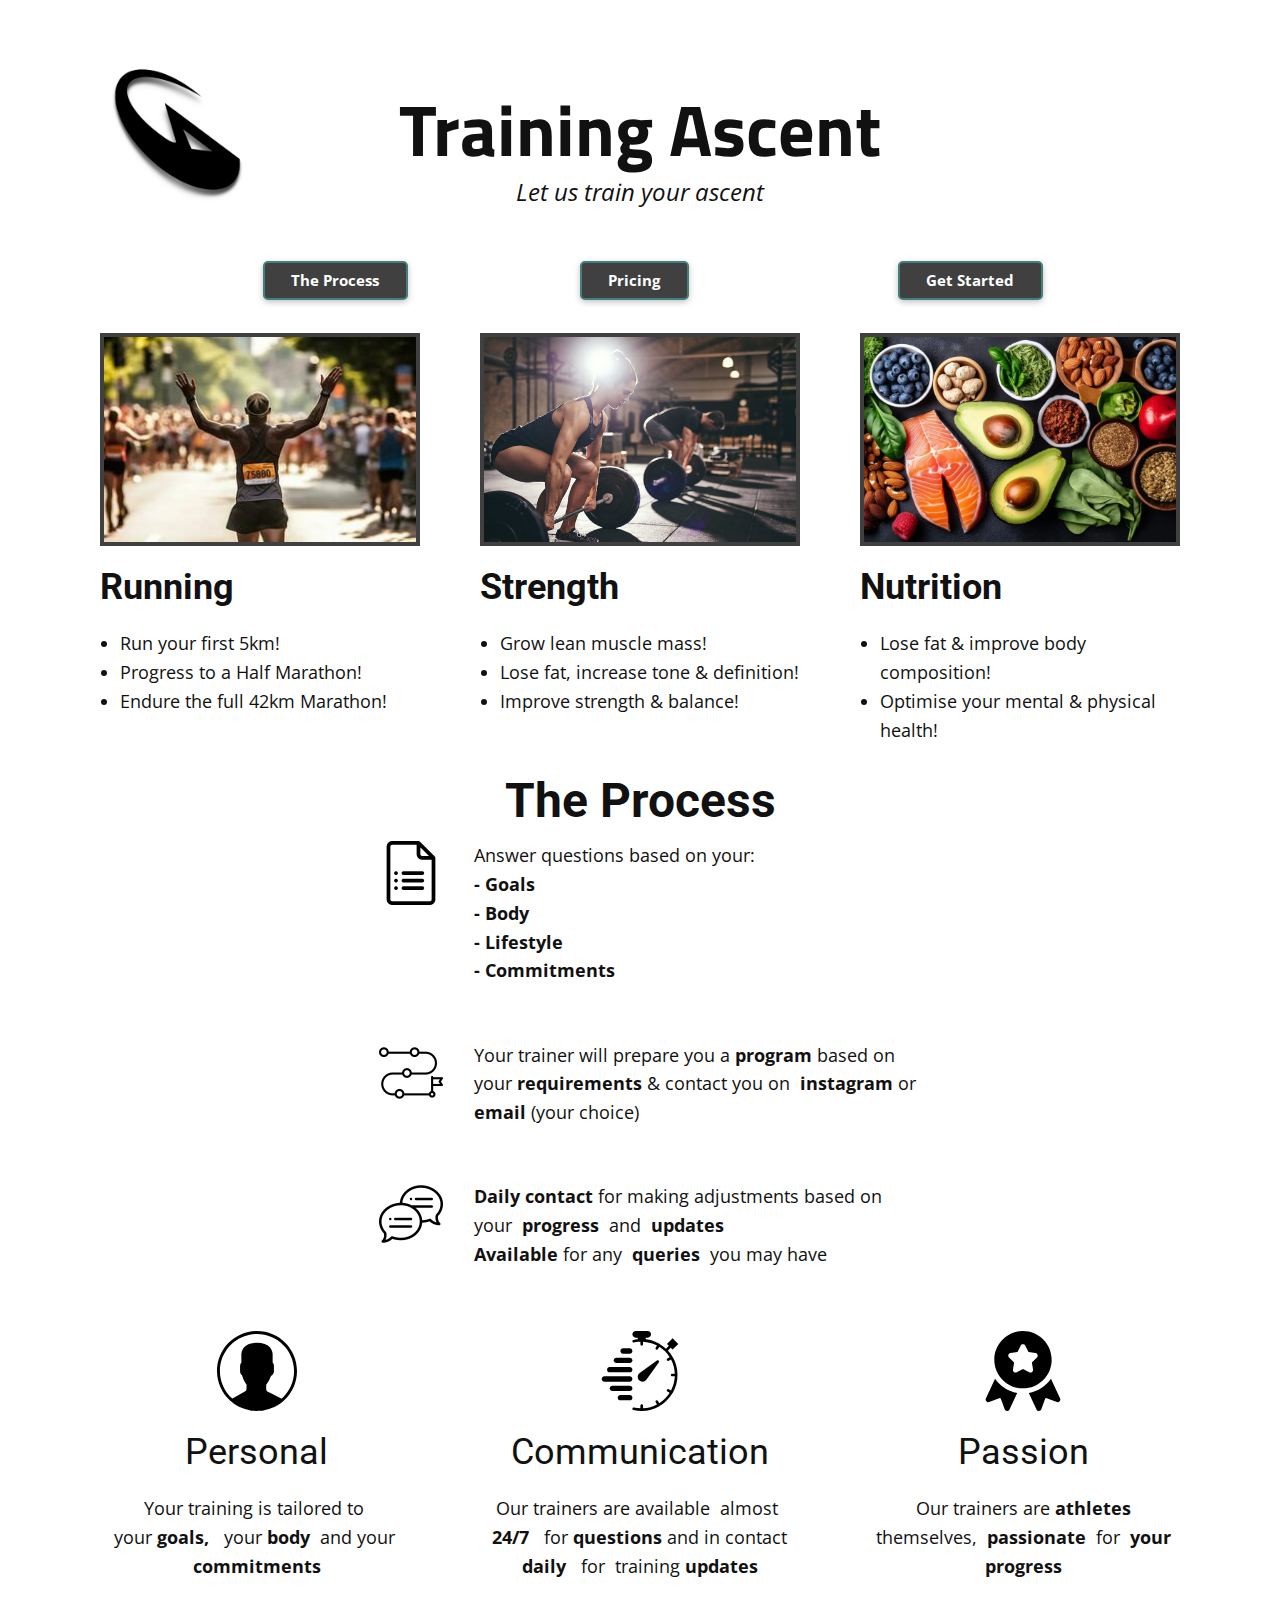
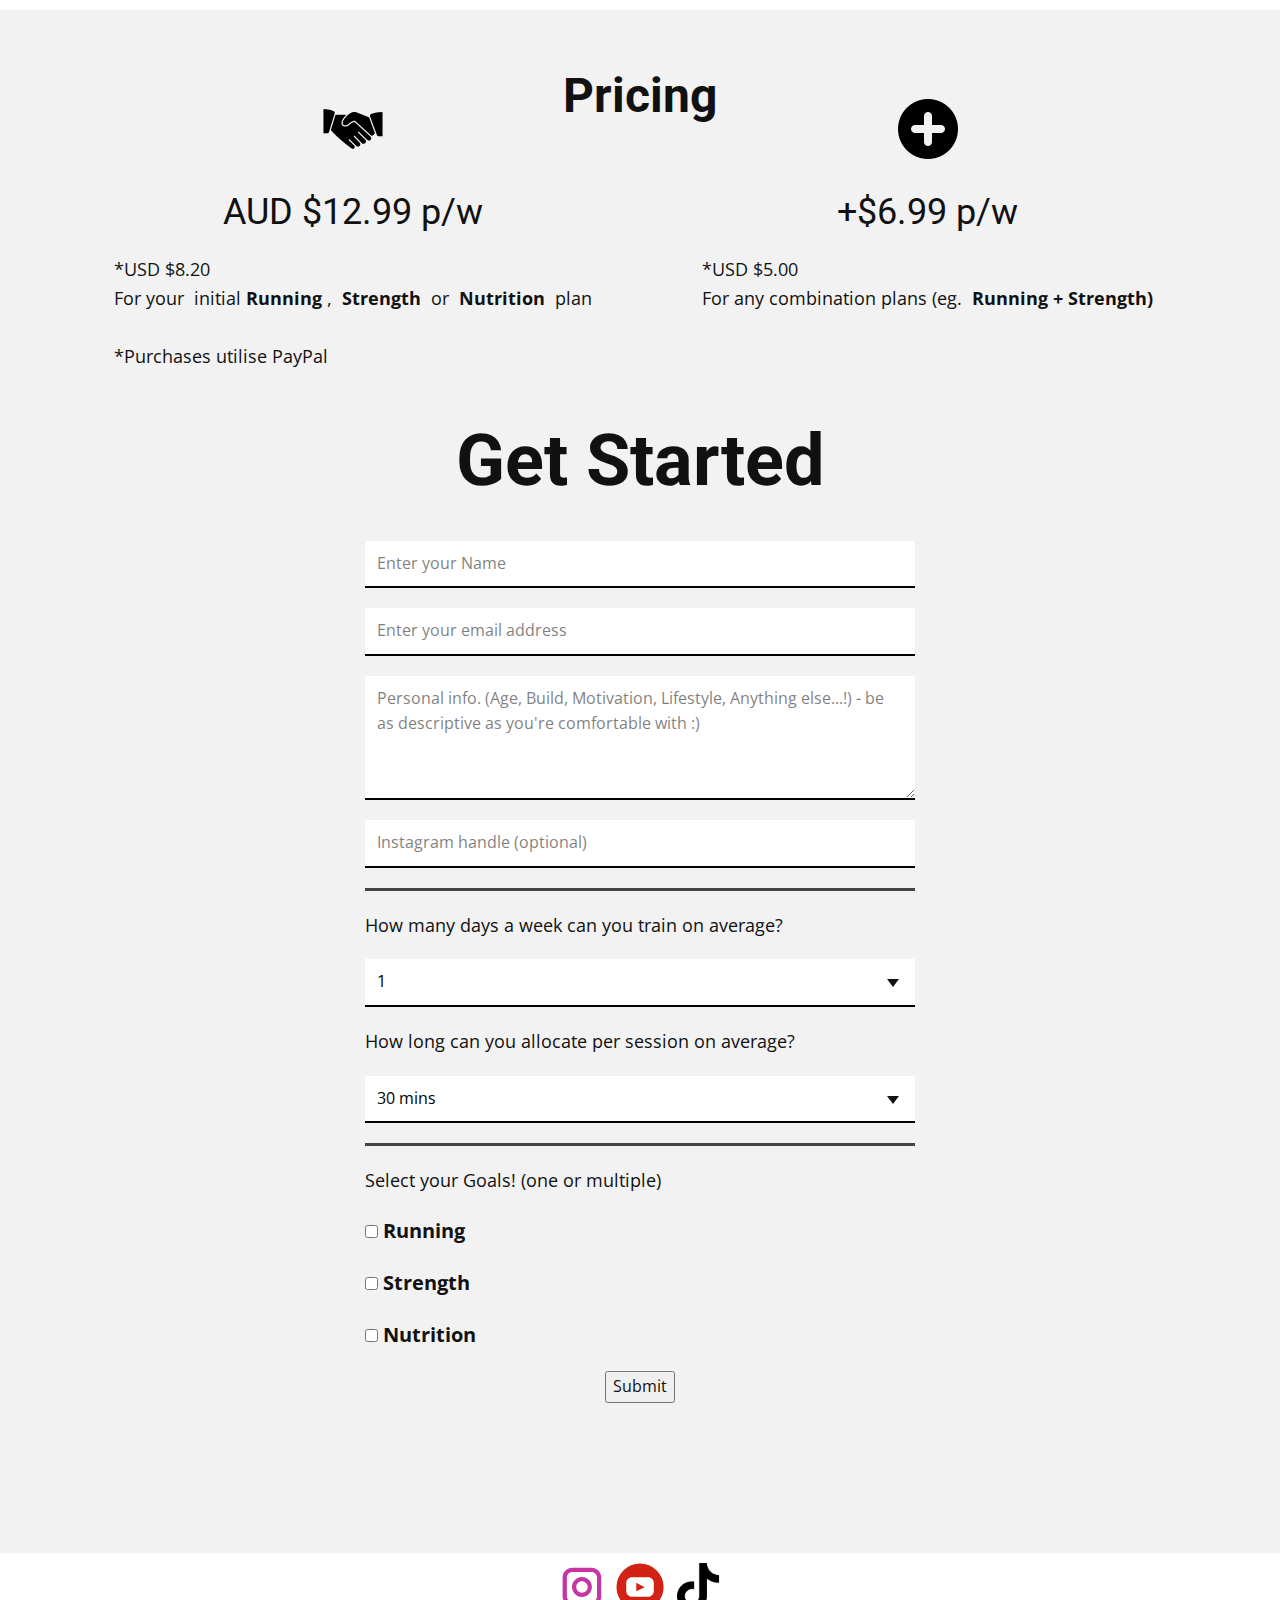
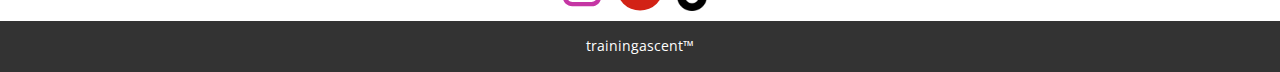
==== index.html @ 35bb2ff3 "Update index.html" ====
<!DOCTYPE html>
<html style="font-size: 16px;" lang="en"><head>
    <meta name="viewport" content="width=device-width, initial-scale=1.0">
    <meta charset="utf-8">
    <meta name="keywords" content="Training Ascent, The Process, Pricing, Contact Us">
    <meta name="description" content="">
    <title>Ascend</title>
<link rel="stylesheet" href="nicepage.css" media="screen">
<link rel="stylesheet" href="index.css" media="screen">
    <script class="u-script" type="text/javascript" src="jquery.js" defer=""></script>
<script class="u-script" type="text/javascript" src="nicepage.js" defer=""></script>
	<script data-cfasync="false" type="text/javascript" src="form-submission-handler.js"></script>
    <meta name="referrer" content="origin">
    <link id="u-theme-google-font" rel="stylesheet" href="https://fonts.googleapis.com/css?family=Roboto:100,100i,300,300i,400,400i,500,500i,700,700i,900,900i|Open+Sans:300,300i,400,400i,500,500i,600,600i,700,700i,800,800i">
    <link id="u-page-google-font" rel="stylesheet" href="https://fonts.googleapis.com/css?family=Titillium+Web:200,200i,300,300i,400,400i,600,600i,700,700i,900">
    
    <script type="application/ld+json">{
		"@context": "http://schema.org",
		"@type": "Organization",
		"name": "TrainingAscent",
		"logo": "images/TAlogo.002.png"
}</script>
    <meta name="theme-color" content="#478ac9">
    <meta property="og:title" content="Ascend">
    <meta property="og:description" content="">
    <meta property="og:type" content="website">
  <meta data-intl-tel-input-cdn-path="intlTelInput/"></head>
  <body data-path-to-root="./" data-include-products="false" class="u-body u-xl-mode" data-lang="en"><header class="u-clearfix u-header u-header" id="sec-0141"><div class="u-clearfix u-sheet u-sheet-1">
        <a href="https://trainingascent.com" class="u-image u-logo u-image-1" data-image-width="1024" data-image-height="1024">
          <img src="images/TAlogo.002.png" class="u-logo-image u-logo-image-1">
        </a>
        <h1 class="u-custom-font u-font-titillium-web u-text u-text-default u-text-1">Training Ascent</h1>
        <p class="u-large-text u-text u-text-default u-text-variant u-text-2">Let us train your ascent</p>
      </div></header>
    <section class="u-align-center u-clearfix u-section-1" id="sec-347a">
      <div class="u-clearfix u-sheet u-valign-middle-lg u-valign-middle-md u-valign-middle-xl u-valign-middle-xs u-sheet-1">
        <div class="u-expanded-width-xs u-list u-list-1">
          <div class="u-repeater u-repeater-1">
            <div class="u-container-style u-list-item u-repeater-item">
              <div class="u-container-layout u-similar-container u-container-layout-1">
                <a href="index.html#sec-1f0b" class="u-align-center-xs u-border-2 u-border-palette-4-dark-2 u-btn u-button-style u-custom-item u-grey-75 u-radius-5 u-btn-1">The Process</a>
              </div>
            </div>
            <div class="u-container-style u-list-item u-repeater-item">
              <div class="u-container-layout u-similar-container u-container-layout-2">
                <a href="index.html#sec-94dc" class="u-align-center-xs u-border-2 u-border-palette-4-dark-2 u-btn u-button-style u-custom-item u-grey-75 u-radius-5 u-btn-2">Pricing</a>
              </div>
            </div>
            <div class="u-container-style u-list-item u-repeater-item">
              <div class="u-container-layout u-similar-container u-container-layout-3">
                <a href="index.html#sec-b542" class="u-align-center-xs u-border-2 u-border-palette-4-dark-2 u-btn u-button-style u-custom-item u-grey-75 u-radius-5 u-btn-3">Get Started</a>
              </div>
            </div>
          </div>
        </div>
      </div>
    </section>
    <section class="u-clearfix u-section-2" id="sec-e398">
      <div class="u-clearfix u-sheet u-valign-middle-lg u-valign-middle-xl u-valign-middle-xs u-sheet-1">
        <div class="u-expanded-width u-list u-list-1">
          <div class="u-repeater u-repeater-1">
            <div class="u-container-style u-list-item u-repeater-item">
              <div class="u-container-layout u-similar-container u-container-layout-1">
                <img class="u-border-4 u-border-grey-75 u-expanded-width u-image u-image-1" src="images/marathon-runner-crossing-the-finish-line-photo.jpg" data-image-width="357" data-image-height="200">
                <h3 class="u-text u-text-default u-text-1">Runnin<span style="font-weight: 700;"></span>g
                </h3>
                <ul class="u-text u-text-2">
                  <li>Run your first 5km!</li>
                  <li>Progress to a Half Marathon!&nbsp;</li>
                  <li>Endure the full 42km Marathon!</li>
                </ul>
              </div>
            </div>
            <div class="u-container-style u-list-item u-repeater-item">
              <div class="u-container-layout u-similar-container u-container-layout-2">
                <img class="u-border-4 u-border-grey-75 u-expanded-width u-image u-image-2" src="images/360_F_168424342_y9E6I0rHjdg08PYzUmFcyK9mFNt9E8w2.jpg" data-image-width="540" data-image-height="360">
                <h3 class="u-text u-text-default u-text-3">Strength</h3>
                <ul class="u-text u-text-4">
                  <li>Grow lean muscle mass!</li>
                  <li>Lose fat, increase tone &amp; definition!</li>
                  <li>Improve strength &amp; balance!</li>
                </ul>
              </div>
            </div>
            <div class="u-container-style u-list-item u-repeater-item">
              <div class="u-container-layout u-similar-container u-container-layout-3">
                <img class="u-border-4 u-border-grey-75 u-expanded-width u-image u-image-3" src="images/healthy-foods.webp" data-image-width="1200" data-image-height="576">
                <h3 class="u-text u-text-default u-text-5">Nutrition</h3>
                <ul class="u-text u-text-6">
                  <li>Lose fat &amp; improve body composition!</li>
                  <li>Optimise your mental &amp; physical health!</li>
                </ul>
              </div>
            </div>
          </div>
        </div>
      </div>
    </section>
    <section class="u-clearfix u-section-3" id="sec-1f0b">
      <div class="u-clearfix u-sheet u-sheet-1">
        <h2 class="u-align-center u-text u-text-1">The Process</h2>
        <div class="u-expanded-width-xs u-list u-list-1">
          <div class="u-repeater u-repeater-1">
            <div class="u-container-style u-list-item u-repeater-item">
              <div class="u-container-layout u-similar-container u-container-layout-1"><span class="u-file-icon u-icon u-icon-1"><img src="images/2991113.png" alt=""></span>
                <p class="u-text u-text-2">Answer questions based on your:<br>
                  <span style="font-weight: 700;"> - Goals</span>
                  <br>
                  <span style="font-weight: 700;"> - Body</span>
                  <br>
                  <span style="font-weight: 700;"> - Lifestyle</span>
                  <br>
                  <span style="font-weight: 700;"> - Commitments</span>
                  <br>
                </p>
              </div>
            </div>
            <div class="u-container-style u-list-item u-repeater-item">
              <div class="u-container-layout u-similar-container u-container-layout-2"><span class="u-file-icon u-icon u-icon-2"><img src="images/2116935.png" alt=""></span>
                <p class="u-text u-text-3">Your trainer will prepare you a <span style="font-weight: 700;">program</span> based on your <span style="font-weight: 700;">requirements</span> &amp; contact you on&nbsp;<span style="font-weight: 700;"> instagram<span style="font-weight: 400;"> or&nbsp;<span style="font-weight: 700;"> email<span style="font-weight: 400;"> (your choice)</span>
                      </span>
                    </span>
                  </span>
                </p>
              </div>
            </div>
            <div class="u-container-style u-list-item u-repeater-item">
              <div class="u-container-layout u-similar-container u-container-layout-3"><span class="u-file-icon u-icon u-icon-3"><img src="images/1078011.png" alt=""></span>
                <p class="u-text u-text-4">
                  <span style="font-weight: 700;">Daily contact <span style="font-weight: 400;">for making adjustments based on</span>
                    <span style="font-weight: 400;">your</span>&nbsp;<span style="font-weight: 700;"> progress&nbsp;<span style="font-weight: 400;"> and&nbsp;<span style="font-weight: 700;"> updates</span>
                      </span>
                    </span>
                    <span style="font-weight: 700;"></span>
                  </span>
                  <br>
                  <span style="font-weight: 700;">Available</span> for any&nbsp;<span style="font-weight: 700;"> queries&nbsp;<span style="font-weight: 400;"> you may have</span>
                  </span>
                </p>
              </div>
            </div>
          </div>
        </div>
      </div>
    </section>
    <section class="u-align-center u-clearfix u-section-4" id="sec-2bf3">
      <div class="u-align-left u-clearfix u-sheet u-valign-middle-lg u-valign-middle-xl u-sheet-1">
        <div class="u-expanded-width u-layout-grid u-list u-list-1">
          <div class="u-repeater u-repeater-1">
            <div class="u-align-center u-container-style u-list-item u-repeater-item u-shape-rectangle">
              <div class="u-container-layout u-similar-container u-valign-top-lg u-valign-top-md u-valign-top-sm u-valign-top-xl u-container-layout-1"><span class="u-icon u-text-black u-icon-1"><svg class="u-svg-link" preserveAspectRatio="xMidYMin slice" viewBox="0 0 55 55" style=""><use xmlns:xlink="http://www.w3.org/1999/xlink" xlink:href="#svg-7722"></use></svg><svg class="u-svg-content" viewBox="0 0 55 55" x="0px" y="0px" id="svg-7722" style="enable-background:new 0 0 55 55;"><path d="M55,27.5C55,12.337,42.663,0,27.5,0S0,12.337,0,27.5c0,8.009,3.444,15.228,8.926,20.258l-0.026,0.023l0.892,0.752
	c0.058,0.049,0.121,0.089,0.179,0.137c0.474,0.393,0.965,0.766,1.465,1.127c0.162,0.117,0.324,0.234,0.489,0.348
	c0.534,0.368,1.082,0.717,1.642,1.048c0.122,0.072,0.245,0.142,0.368,0.212c0.613,0.349,1.239,0.678,1.88,0.98
	c0.047,0.022,0.095,0.042,0.142,0.064c2.089,0.971,4.319,1.684,6.651,2.105c0.061,0.011,0.122,0.022,0.184,0.033
	c0.724,0.125,1.456,0.225,2.197,0.292c0.09,0.008,0.18,0.013,0.271,0.021C25.998,54.961,26.744,55,27.5,55
	c0.749,0,1.488-0.039,2.222-0.098c0.093-0.008,0.186-0.013,0.279-0.021c0.735-0.067,1.461-0.164,2.178-0.287
	c0.062-0.011,0.125-0.022,0.187-0.034c2.297-0.412,4.495-1.109,6.557-2.055c0.076-0.035,0.153-0.068,0.229-0.104
	c0.617-0.29,1.22-0.603,1.811-0.936c0.147-0.083,0.293-0.167,0.439-0.253c0.538-0.317,1.067-0.648,1.581-1
	c0.185-0.126,0.366-0.259,0.549-0.391c0.439-0.316,0.87-0.642,1.289-0.983c0.093-0.075,0.193-0.14,0.284-0.217l0.915-0.764
	l-0.027-0.023C51.523,42.802,55,35.55,55,27.5z M2,27.5C2,13.439,13.439,2,27.5,2S53,13.439,53,27.5
	c0,7.577-3.325,14.389-8.589,19.063c-0.294-0.203-0.59-0.385-0.893-0.537l-8.467-4.233c-0.76-0.38-1.232-1.144-1.232-1.993v-2.957
	c0.196-0.242,0.403-0.516,0.617-0.817c1.096-1.548,1.975-3.27,2.616-5.123c1.267-0.602,2.085-1.864,2.085-3.289v-3.545
	c0-0.867-0.318-1.708-0.887-2.369v-4.667c0.052-0.52,0.236-3.448-1.883-5.864C34.524,9.065,31.541,8,27.5,8
	s-7.024,1.065-8.867,3.168c-2.119,2.416-1.935,5.346-1.883,5.864v4.667c-0.568,0.661-0.887,1.502-0.887,2.369v3.545
	c0,1.101,0.494,2.128,1.34,2.821c0.81,3.173,2.477,5.575,3.093,6.389v2.894c0,0.816-0.445,1.566-1.162,1.958l-7.907,4.313
	c-0.252,0.137-0.502,0.297-0.752,0.476C5.276,41.792,2,35.022,2,27.5z"></path></svg>
            
            
          </span>
                <h3 class="u-text u-text-default u-text-1">Personal</h3>
                <p class="u-text u-text-2">Your training is tailored to&nbsp;<br>
                  <span style="font-weight: 700;">
                    <span style="font-weight: 400;">your</span> goals,
                  </span>&nbsp;<span style="font-weight: 700;">
                    <span style="font-weight: 400;">your</span> body&nbsp;<span style="font-weight: 400;"> and your&nbsp;<span style="font-weight: 700;">
                        <span style="font-weight: 400;">
                          <span style="font-weight: 700;"> commitments</span>
                        </span>
                      </span>
                    </span>
                  </span>
                  <br>
                  <br>
                </p>
              </div>
            </div>
            <div class="u-align-center u-container-style u-list-item u-repeater-item u-shape-rectangle">
              <div class="u-container-layout u-similar-container u-valign-top-lg u-valign-top-md u-valign-top-sm u-valign-top-xl u-container-layout-2"><span class="u-icon u-text-black u-icon-2"><svg class="u-svg-link" preserveAspectRatio="xMidYMin slice" viewBox="0 0 60 60" style=""><use xmlns:xlink="http://www.w3.org/1999/xlink" xlink:href="#svg-a5b5"></use></svg><svg class="u-svg-content" viewBox="0 0 60 60" x="0px" y="0px" id="svg-a5b5" style="enable-background:new 0 0 60 60;"><g><path d="M34.74,36.53l9.363-12.944c0.287-0.397,0.244-0.945-0.104-1.293c-0.348-0.346-0.896-0.39-1.293-0.104L29.76,31.555
		c-0.844,0.614-1.375,1.563-1.456,2.604s0.296,2.06,1.033,2.797C30.01,37.629,30.904,38,31.854,38
		C32.992,38,34.07,37.451,34.74,36.53z"></path><path d="M54.534,19.564c-0.01-0.021-0.01-0.043-0.021-0.064c-0.012-0.02-0.031-0.031-0.044-0.05
		c-1.011-1.734-2.207-3.347-3.565-4.809l2.147-2.147l1.414,1.414l4.242-4.242l-4.242-4.243l-4.243,4.243l1.415,1.414l-2.147,2.147
		c-1.462-1.358-3.074-2.555-4.809-3.566c-0.019-0.013-0.03-0.032-0.05-0.044c-0.021-0.012-0.043-0.011-0.064-0.022
		c-3.093-1.782-6.568-2.969-10.272-3.404V5h1.5c1.379,0,2.5-1.121,2.5-2.5S37.172,0,35.793,0h-9c-1.379,0-2.5,1.121-2.5,2.5
		s1.121,2.5,2.5,2.5h1.5v1.156c-1.08,0.115-2.158,0.291-3.224,0.535c-0.538,0.123-0.875,0.66-0.751,1.198
		c0.123,0.538,0.66,0.874,1.198,0.751c0.946-0.217,1.902-0.378,2.86-0.485l0.991-0.075c0.335-0.025,0.635-0.043,0.925-0.057h0V10
		c0,0.553,0.447,1,1,1s1-0.447,1-1V8.03c3.761,0.173,7.305,1.183,10.456,2.845l-0.986,1.708c-0.276,0.479-0.112,1.09,0.366,1.366
		c0.157,0.091,0.329,0.134,0.499,0.134c0.346,0,0.682-0.18,0.867-0.5l0.983-1.704c3.129,1.985,5.787,4.643,7.772,7.772l-1.703,0.983
		C50.07,20.91,49.906,21.521,50.183,22c0.186,0.321,0.521,0.5,0.867,0.5c0.17,0,0.342-0.043,0.499-0.134l1.707-0.986
		c1.685,3.196,2.698,6.798,2.849,10.619H54.13c-0.553,0-1,0.447-1,1s0.447,1,1,1h1.975c-0.151,3.821-1.164,7.423-2.849,10.619
		l-1.707-0.986c-0.478-0.277-1.09-0.114-1.366,0.366c-0.276,0.479-0.112,1.09,0.366,1.366l1.703,0.983
		c-1.985,3.129-4.643,5.787-7.772,7.772l-0.983-1.703c-0.277-0.48-0.89-0.644-1.366-0.366c-0.479,0.276-0.643,0.888-0.366,1.366
		l0.986,1.707c-3.151,1.662-6.695,2.672-10.456,2.845V56c0-0.553-0.447-1-1-1s-1,0.447-1,1v1.976
		c-1.597-0.055-3.199-0.255-4.776-0.617c-0.538-0.125-1.075,0.213-1.198,0.751c-0.124,0.538,0.213,1.075,0.751,1.198
		C27.068,59.768,29.107,60,31.13,60c0.049,0,0.096-0.003,0.145-0.004c0.007,0,0.012,0.004,0.018,0.004
		c0.008,0,0.015-0.005,0.023-0.005c4.807-0.033,9.317-1.331,13.219-3.573c0.031-0.014,0.064-0.021,0.094-0.039
		c0.02-0.012,0.031-0.031,0.05-0.044c4.039-2.354,7.414-5.725,9.773-9.761c0.019-0.027,0.043-0.048,0.06-0.078
		c0.012-0.021,0.011-0.043,0.021-0.064C56.817,42.476,58.13,37.89,58.13,33S56.817,23.524,54.534,19.564z"></path><path d="M22.293,13h-5c-1.104,0-2,0.896-2,2s0.896,2,2,2h5c1.104,0,2-0.896,2-2S23.397,13,22.293,13z"></path><path d="M22.293,20h-10c-1.104,0-2,0.896-2,2s0.896,2,2,2h10c1.104,0,2-0.896,2-2S23.397,20,22.293,20z"></path><path d="M22.293,27h-15c-1.104,0-2,0.896-2,2s0.896,2,2,2h15c1.104,0,2-0.896,2-2S23.397,27,22.293,27z"></path><path d="M22.293,34h-19c-1.104,0-2,0.896-2,2s0.896,2,2,2h19c1.104,0,2-0.896,2-2S23.397,34,22.293,34z"></path><path d="M22.293,41h-13c-1.104,0-2,0.896-2,2s0.896,2,2,2h13c1.104,0,2-0.896,2-2S23.397,41,22.293,41z"></path><path d="M22.293,48h-7c-1.104,0-2,0.896-2,2s0.896,2,2,2h7c1.104,0,2-0.896,2-2S23.397,48,22.293,48z"></path>
</g></svg>
            
            
          </span>
                <h3 class="u-text u-text-default u-text-3">Communication</h3>
                <p class="u-text u-text-4">Our trainers are available&nbsp;<span style="font-weight: 700;">
                    <span style="font-weight: 400;">
                      <span style="font-weight: 700;">
                        <span style="font-weight: 400;">
                          <span style="font-weight: 700;">
                            <span style="font-weight: 400;"> almost&nbsp;<span style="font-weight: 700;"> 24/7</span>
                            </span>
                          </span>
                        </span>
                        <span style="font-weight: 400;">&nbsp; for <span style="font-weight: 700;">questions</span> and in contact <span style="font-weight: 700;"> daily<span style="font-weight: 400;"> &nbsp;</span>
                          </span>for&nbsp;<span style="font-weight: 700;">
                            <span style="font-weight: 400;"> training&nbsp;</span>updates
                          </span>
                        </span>
                      </span>
                    </span>
                  </span>
                </p>
              </div>
            </div>
            <div class="u-align-center u-container-style u-list-item u-repeater-item u-shape-rectangle">
              <div class="u-container-layout u-similar-container u-valign-top-lg u-valign-top-md u-valign-top-sm u-valign-top-xl u-container-layout-3"><span class="u-icon u-text-black u-icon-3"><svg class="u-svg-link" preserveAspectRatio="xMidYMin slice" viewBox="0 0 512 512" style=""><use xmlns:xlink="http://www.w3.org/1999/xlink" xlink:href="#svg-a5cb"></use></svg><svg class="u-svg-content" viewBox="0 0 512 512" x="0px" y="0px" id="svg-a5cb" style="enable-background:new 0 0 512 512;"><g><g><path d="M493.563,431.87l-58.716-125.913c-32.421,47.207-83.042,80.822-141.639,91.015l49.152,105.401    c6.284,13.487,25.732,12.587,30.793-1.341l25.193-69.204l5.192-2.421l69.205,25.193    C486.63,459.696,499.839,445.304,493.563,431.87z"></path>
</g>
</g><g><g><path d="M256.001,0C154.815,0,72.485,82.325,72.485,183.516s82.331,183.516,183.516,183.516    c101.186,0,183.516-82.325,183.516-183.516S357.188,0,256.001,0z M345.295,170.032l-32.541,31.722l7.69,44.804    c2.351,13.679-12.062,23.956-24.211,17.585l-40.231-21.148l-40.231,21.147c-12.219,6.416-26.549-3.982-24.211-17.585l7.69-44.804    l-32.541-31.722c-9.89-9.642-4.401-26.473,9.245-28.456l44.977-6.533l20.116-40.753c6.087-12.376,23.819-12.387,29.913,0    l20.116,40.753l44.977,6.533C349.697,143.557,355.185,160.389,345.295,170.032z"></path>
</g>
</g><g><g><path d="M77.156,305.957L18.44,431.87c-6.305,13.497,7.023,27.81,20.821,22.727l69.204-25.193l5.192,2.421l25.193,69.205    c5.051,13.899,24.496,14.857,30.793,1.342l49.152-105.401C160.198,386.779,109.578,353.165,77.156,305.957z"></path>
</g>
</g></svg>
            
            
          </span>
                <h3 class="u-text u-text-default u-text-5">Passion</h3>
                <p class="u-text u-text-6">Our trainers are <span style="font-weight: 700;">
                    <span style="font-weight: 400;">
                      <span style="font-weight: 700;"> athletes<span style="font-weight: 400;"> themselves,&nbsp;<span style="font-weight: 700;"> passionate&nbsp;<span style="font-weight: 400;"> for&nbsp;<span style="font-weight: 700;"> your progress</span>
                            </span>
                          </span>
                        </span>
                      </span>
                    </span>
                  </span>
                </p>
              </div>
            </div>
          </div>
        </div>
      </div>
    </section>
    <section class="u-clearfix u-grey-5 u-section-5" id="sec-94dc">
      <div class="u-clearfix u-sheet u-sheet-1">
        <h2 class="u-align-center u-text u-text-1">Pricing</h2>
        <div class="u-expanded-width u-list u-list-1">
          <div class="u-repeater u-repeater-1">
            <div class="u-container-style u-list-item u-repeater-item u-list-item-1">
              <div class="u-container-layout u-similar-container u-valign-bottom-xs u-valign-top-lg u-valign-top-md u-valign-top-sm u-valign-top-xl u-container-layout-1"><span class="u-file-icon u-icon u-icon-1"><img src="images/3585639.png" alt=""></span>
                <h3 class="u-align-center u-text u-text-default u-text-2">AUD $12.99 p/w</h3>
                <p class="u-align-left u-text u-text-default u-text-3">*USD $8.20<br>For your&nbsp;<span style="font-weight: 700;">
                    <span style="font-weight: 400;"> initial&nbsp;</span>Running<span style="font-weight: 400;"> ,&nbsp;<span style="font-weight: 700;">
                        <span style="font-weight: 400;">
                          <span style="font-weight: 700;"> Strength&nbsp;<span style="font-weight: 400;"> or&nbsp;<span style="font-weight: 700;"> Nutrition&nbsp;<span style="font-weight: 400;"> plan</span>
                              </span>
                            </span>
                          </span>
                        </span>
                      </span>
                    </span>
                  </span>
                  <br>
                  <br>*Purchases utilise PayPal
                </p>
              </div>
            </div>
            <div class="u-container-style u-list-item u-repeater-item u-list-item-2">
              <div class="u-container-layout u-similar-container u-valign-bottom-xs u-valign-top-lg u-valign-top-md u-valign-top-sm u-valign-top-xl u-container-layout-2"><span class="u-file-icon u-icon u-icon-2"><img src="images/4168463.png" alt=""></span>
                <h3 class="u-align-center u-text u-text-default u-text-4">+$6.99 p/w</h3>
                <p class="u-align-left u-text u-text-default u-text-5">*USD $5.00<br>For any combination plans (eg.&nbsp;<span style="font-weight: 700;"> Running + Strength)</span>
                </p>
              </div>
            </div>
          </div>
        </div>
      </div>
    </section>
    <section class="u-align-center u-clearfix u-grey-5 u-section-6" id="sec-b542">
      <div class="u-clearfix u-sheet u-sheet-1">
        <h1 class="u-text u-text-1">Get Started</h1>
        <div class="u-form u-form-1">
          <form id="myForm" action="https://script.google.com/macros/s/AKfycbyay0AiYSD8g1Wrvj_0LfwBdHHfvlddcMmzmbBg9MeeQ_CjtD1mAKHXMVJ4JKQgetCrJg/exec" method="post" class="u-clearfix u-form-spacing-20 u-form-vertical u-inner-form gform" style="padding: 10px" source="email" name="form">
            <div class="u-form-group u-form-name u-label-none">
              <label for="name-3b9a" class="u-label">Name</label>
              <input type="text" placeholder="Enter your Name" id="name-3b9a" name="name" class="u-border-2 u-border-black u-border-no-left u-border-no-right u-border-no-top u-input u-input-rectangle u-input-1" required="">
            </div>
            <div class="u-form-email u-form-group u-label-none">
              <label for="email-3b9a" class="u-label">Email</label>
              <input type="email" placeholder="Enter your email address" id="email-3b9a" name="email" class="u-border-2 u-border-black u-border-no-left u-border-no-right u-border-no-top u-input u-input-rectangle u-input-2" required="">
            </div>
		<div class="u-form-group u-form-textarea u-label-none u-form-group-13">
              <label for="textarea-12" class="u-label">Textarea</label>
              <textarea rows="4" cols="50" id="textarea-12" name="details" class="u-border-2 u-border-black u-border-no-left u-border-no-right u-border-no-top u-input u-input-rectangle u-input-7" placeholder="Personal info. (Age, Build, Motivation, Lifestyle, Anything else...!) - be as descriptive as you're comfortable with :)" required=""></textarea>
            </div>
            <div class="u-form-group u-label-none u-form-group-3">
              <label for="text-5f99" class="u-label">Input</label>
              <input type="text" placeholder="Instagram handle (optional)" id="text-5f99" name="instagram" class="u-border-2 u-border-black u-border-no-left u-border-no-right u-border-no-top u-input u-input-rectangle u-input-3">
            </div>
            <div class="u-border-3 u-border-grey-dark-1 u-form-group u-form-line u-line u-line-horizontal u-line-1"></div>
            <p class="u-form-group u-form-text u-text u-text-2"> How many days a week can you train on average?</p>
            <div class="u-form-group u-form-select u-label-none u-form-group-6">
              <label for="select-98f8" class="u-label">Dropdown</label>
              <div class="u-form-select-wrapper">
                <select id="select-98f8" name="days" class="u-border-2 u-border-black u-border-no-left u-border-no-right u-border-no-top u-input u-input-rectangle u-input-4">
                  <option value="1" data-calc="1">1</option>
                  <option value="2" data-calc="2">2</option>
                  <option value="3" data-calc="3">3</option>
                  <option data-calc="4" value="4">4</option>
                  <option data-calc="5" value="5">5</option>
                  <option data-calc="6" value="6">6</option>
                  <option data-calc="7" value="7">7</option>
                </select>
                <svg class="u-caret u-caret-svg" version="1.1" id="Layer_1" xmlns="http://www.w3.org/2000/svg" xmlns:xlink="http://www.w3.org/1999/xlink" x="0px" y="0px" width="16px" height="16px" viewBox="0 0 16 16" style="fill:currentColor;" xml:space="preserve"><polygon class="st0" points="8,12 2,4 14,4 "></polygon></svg>
              </div>
            </div>
            <p class="u-form-group u-form-text u-text u-text-3"> How long can you allocate per session on average?</p>
            <div class="u-form-group u-form-select u-label-none u-form-group-8">
              <label for="select-1104" class="u-label">Dropdown</label>
              <div class="u-form-select-wrapper">
                <select id="select-1104" name="time" class="u-border-2 u-border-black u-border-no-left u-border-no-right u-border-no-top u-input u-input-rectangle u-input-5">
                  <option value="30" data-calc="30">30 mins</option>
                  <option value="60" data-calc="60">60 mins</option>
                  <option value="90" data-calc="90">90 mins</option>
                  <option data-calc="120" value="120">120 mins</option>
                  <option data-calc="&amp;gt;120" value="&amp;gt;120">longer than 120 mins</option>
                </select>
                <svg class="u-caret u-caret-svg" version="1.1" id="Layer_1" xmlns="http://www.w3.org/2000/svg" xmlns:xlink="http://www.w3.org/1999/xlink" x="0px" y="0px" width="16px" height="16px" viewBox="0 0 16 16" style="fill:currentColor;" xml:space="preserve"><polygon class="st0" points="8,12 2,4 14,4 "></polygon></svg>
              </div>
            </div>
            <div class="u-border-3 u-border-grey-dark-1 u-form-group u-form-line u-line u-line-horizontal u-line-2"></div>
            <p class="u-form-group u-form-text u-text u-text-4">Select your Goals! (one or multiple)</p>
            <div class="u-form-checkbox u-form-group u-label-none u-form-group-11">
              <input type="checkbox" id="checkbox-887c" name="checkbox" value="Show" class="u-field-input">
              <label for="checkbox-887c" class="u-field-label" style="font-size: 1.25rem; font-weight: 700;">Running</label>
            </div>
            <div class="u-form-group u-form-textarea u-label-none u-form-group-12" data-dependency="[{&quot;action&quot;:&quot;show&quot;,&quot;field&quot;:&quot;checkbox&quot;,&quot;condition&quot;:&quot;equal&quot;,&quot;value&quot;:&quot;Show&quot;}]">
              <label for="textarea-b4ce" class="u-label">Textarea</label>
              <textarea rows="4" cols="50" id="textarea-b4ce" name="rungoal" class="u-border-2 u-border-black u-border-no-left u-border-no-right u-border-no-top u-input u-input-rectangle u-input-6" placeholder="Goal (eg. 5km, Marathon)"></textarea>
            </div>
            <div class="u-form-group u-form-textarea u-label-none u-form-group-13" data-dependency="[{&quot;action&quot;:&quot;show&quot;,&quot;field&quot;:&quot;checkbox&quot;,&quot;condition&quot;:&quot;equal&quot;,&quot;value&quot;:&quot;Show&quot;}]">
              <label for="textarea-74fa" class="u-label">Textarea</label>
              <textarea rows="4" cols="50" id="textarea-74fa" name="injuries" class="u-border-2 u-border-black u-border-no-left u-border-no-right u-border-no-top u-input u-input-rectangle u-input-7" placeholder="Injuries (eg. peroneal tendonitis)"></textarea>
            </div>
            <div class="u-form-checkbox u-form-group u-label-none u-form-group-14">
              <input type="checkbox" id="checkbox-1e36" name="checkbox-1" value="Show" class="u-field-input">
              <label for="checkbox-1e36" class="u-field-label" style="font-size: 1.25rem; font-weight: 700;">Strength</label>
            </div>
            <div class="u-form-group u-form-textarea u-label-none u-form-group-15" data-dependency="[{&quot;action&quot;:&quot;show&quot;,&quot;field&quot;:&quot;checkbox-1&quot;,&quot;condition&quot;:&quot;equal&quot;,&quot;value&quot;:&quot;Show&quot;}]">
              <label for="textarea-52c7" class="u-label">Textarea</label>
              <textarea rows="4" cols="50" id="textarea-52c7" name="strengthgoal" class="u-border-2 u-border-black u-border-no-left u-border-no-right u-border-no-top u-input u-input-rectangle u-input-8" placeholder="Goal (eg. Lean muscle, Strength gain)"></textarea>
            </div>
            <div class="u-form-group u-form-textarea u-label-none u-form-group-16" data-dependency="[{&quot;action&quot;:&quot;show&quot;,&quot;field&quot;:&quot;checkbox-1&quot;,&quot;condition&quot;:&quot;equal&quot;,&quot;value&quot;:&quot;Show&quot;}]">
              <label for="textarea-0a65" class="u-label">Textarea</label>
              <textarea rows="4" cols="50" id="textarea-0a65" name="equipment" class="u-border-2 u-border-black u-border-no-left u-border-no-right u-border-no-top u-input u-input-rectangle u-input-9" placeholder="Available equipment (eg. bodyweight, dumbells, equipped gym)"></textarea>
            </div>
            <div class="u-form-checkbox u-form-group u-label-none u-form-group-17">
              <input type="checkbox" id="checkbox-be3e" name="checkbox-2" value="Show" class="u-field-input">
              <label for="checkbox-be3e" class="u-field-label" style="font-size: 1.25rem; font-weight: 700;">Nutrition</label>
            </div>
            <div class="u-form-group u-form-textarea u-label-none u-form-group-18" data-dependency="[{&quot;action&quot;:&quot;show&quot;,&quot;field&quot;:&quot;checkbox-2&quot;,&quot;condition&quot;:&quot;equal&quot;,&quot;value&quot;:&quot;Show&quot;}]">
              <label for="textarea-6169" class="u-label">Textarea</label>
              <textarea rows="4" cols="50" id="textarea-6169" name="dietgoal" class="u-border-2 u-border-black u-border-no-left u-border-no-right u-border-no-top u-input u-input-rectangle u-input-10" placeholder="Goal (eg. Fat loss, Health optimisation)"></textarea>
            </div>
            <div class="u-form-group u-form-textarea u-label-none u-form-group-19" data-dependency="[{&quot;action&quot;:&quot;show&quot;,&quot;field&quot;:&quot;checkbox-2&quot;,&quot;condition&quot;:&quot;equal&quot;,&quot;value&quot;:&quot;Show&quot;}]">
              <label for="textarea-e256" class="u-label">Textarea</label>
              <textarea rows="4" cols="50" id="textarea-e256" name="preferences" class="u-border-2 u-border-black u-border-no-left u-border-no-right u-border-no-top u-input u-input-rectangle u-input-11" placeholder="Preferences (eg. Allergies, vegetarian, dislike asparagus, like tomatoes)"></textarea>
            </div>
            <div class="u-align-center u-form-group u-form-submit u-label-none">
              
              <input type="submit" name="Submit" value="Submit">
            </div>
            <input type="hidden" value="" name="recaptchaResponse">
            <input type="hidden" name="formServices" value="52595b5d-09b2-5bdc-e756-b30eae1f13c3">
          </form>
        </div>
      </div>
    </section>
    <section class="u-align-center u-clearfix u-section-7" id="sec-b847">
      <div class="u-align-left u-clearfix u-sheet u-valign-middle u-sheet-1">
        <div class="u-social-icons u-spacing-10 u-social-icons-1">
          <a class="u-social-url" title="Instagram" target="_blank" href="https://instagram.com/trainingascent"><span class="u-icon u-social-icon u-social-instagram u-icon-1"><svg class="u-svg-link" preserveAspectRatio="xMidYMin slice" viewBox="0 0 112 112" style=""><use xmlns:xlink="http://www.w3.org/1999/xlink" xlink:href="#svg-a6ce"></use></svg><svg class="u-svg-content" viewBox="0 0 112 112" x="0" y="0" id="svg-a6ce"><path fill="currentColor" d="M55.9,32.9c-12.8,0-23.2,10.4-23.2,23.2s10.4,23.2,23.2,23.2s23.2-10.4,23.2-23.2S68.7,32.9,55.9,32.9z
	 M55.9,69.4c-7.4,0-13.3-6-13.3-13.3c-0.1-7.4,6-13.3,13.3-13.3s13.3,6,13.3,13.3C69.3,63.5,63.3,69.4,55.9,69.4z"></path><path fill="#FFFFFF" d="M79.7,26.8c-3,0-5.4,2.5-5.4,5.4s2.5,5.4,5.4,5.4c3,0,5.4-2.5,5.4-5.4S82.7,26.8,79.7,26.8z"></path><path fill="currentColor" d="M78.2,11H33.5C21,11,10.8,21.3,10.8,33.7v44.7c0,12.6,10.2,22.8,22.7,22.8h44.7c12.6,0,22.7-10.2,22.7-22.7
	V33.7C100.8,21.1,90.6,11,78.2,11z M91,78.4c0,7.1-5.8,12.8-12.8,12.8H33.5c-7.1,0-12.8-5.8-12.8-12.8V33.7
	c0-7.1,5.8-12.8,12.8-12.8h44.7c7.1,0,12.8,5.8,12.8,12.8V78.4z"></path></svg></span>
          </a>
          <a class="u-social-url" target="_blank" data-type="YouTube" title="YouTube" href="https://www.youtube.com/channel/UCFGGqYf3kAj_5nuZUCtva1A"><span class="u-icon u-social-icon u-social-youtube u-icon-2"><svg class="u-svg-link" preserveAspectRatio="xMidYMin slice" viewBox="0 0 112 112" style=""><use xmlns:xlink="http://www.w3.org/1999/xlink" xlink:href="#svg-f628"></use></svg><svg class="u-svg-content" viewBox="0 0 112 112" x="0" y="0" id="svg-f628"><circle fill="currentColor" cx="56.1" cy="56.1" r="55"></circle><path fill="#FFFFFF" d="M74.9,33.3H37.3c-7.4,0-13.4,6-13.4,13.4v18.8c0,7.4,6,13.4,13.4,13.4h37.6c7.4,0,13.4-6,13.4-13.4V46.7 C88.3,39.3,82.3,33.3,74.9,33.3L74.9,33.3z M65.9,57l-17.6,8.4c-0.5,0.2-1-0.1-1-0.6V47.5c0-0.5,0.6-0.9,1-0.6l17.6,8.9 C66.4,56,66.4,56.8,65.9,57L65.9,57z"></path></svg></span>
          </a>
          <a class="u-social-url" target="_blank" data-type="Custom" title="TikTok" href="https://www.tiktok.com/@trainingascent"><span class="u-file-icon u-icon u-social-custom u-social-icon u-icon-3"><img src="images/3046127.png" alt=""></span>
          </a>
        </div>
      </div>
    </section>
    
    
    
    <footer class="u-align-center u-clearfix u-footer u-grey-80 u-footer" id="sec-fd3e"><div class="u-clearfix u-sheet u-valign-middle u-sheet-1">
        <p class="u-small-text u-text u-text-variant u-text-1">trainingascent™</p>
      </div></footer>
  
</body></html>
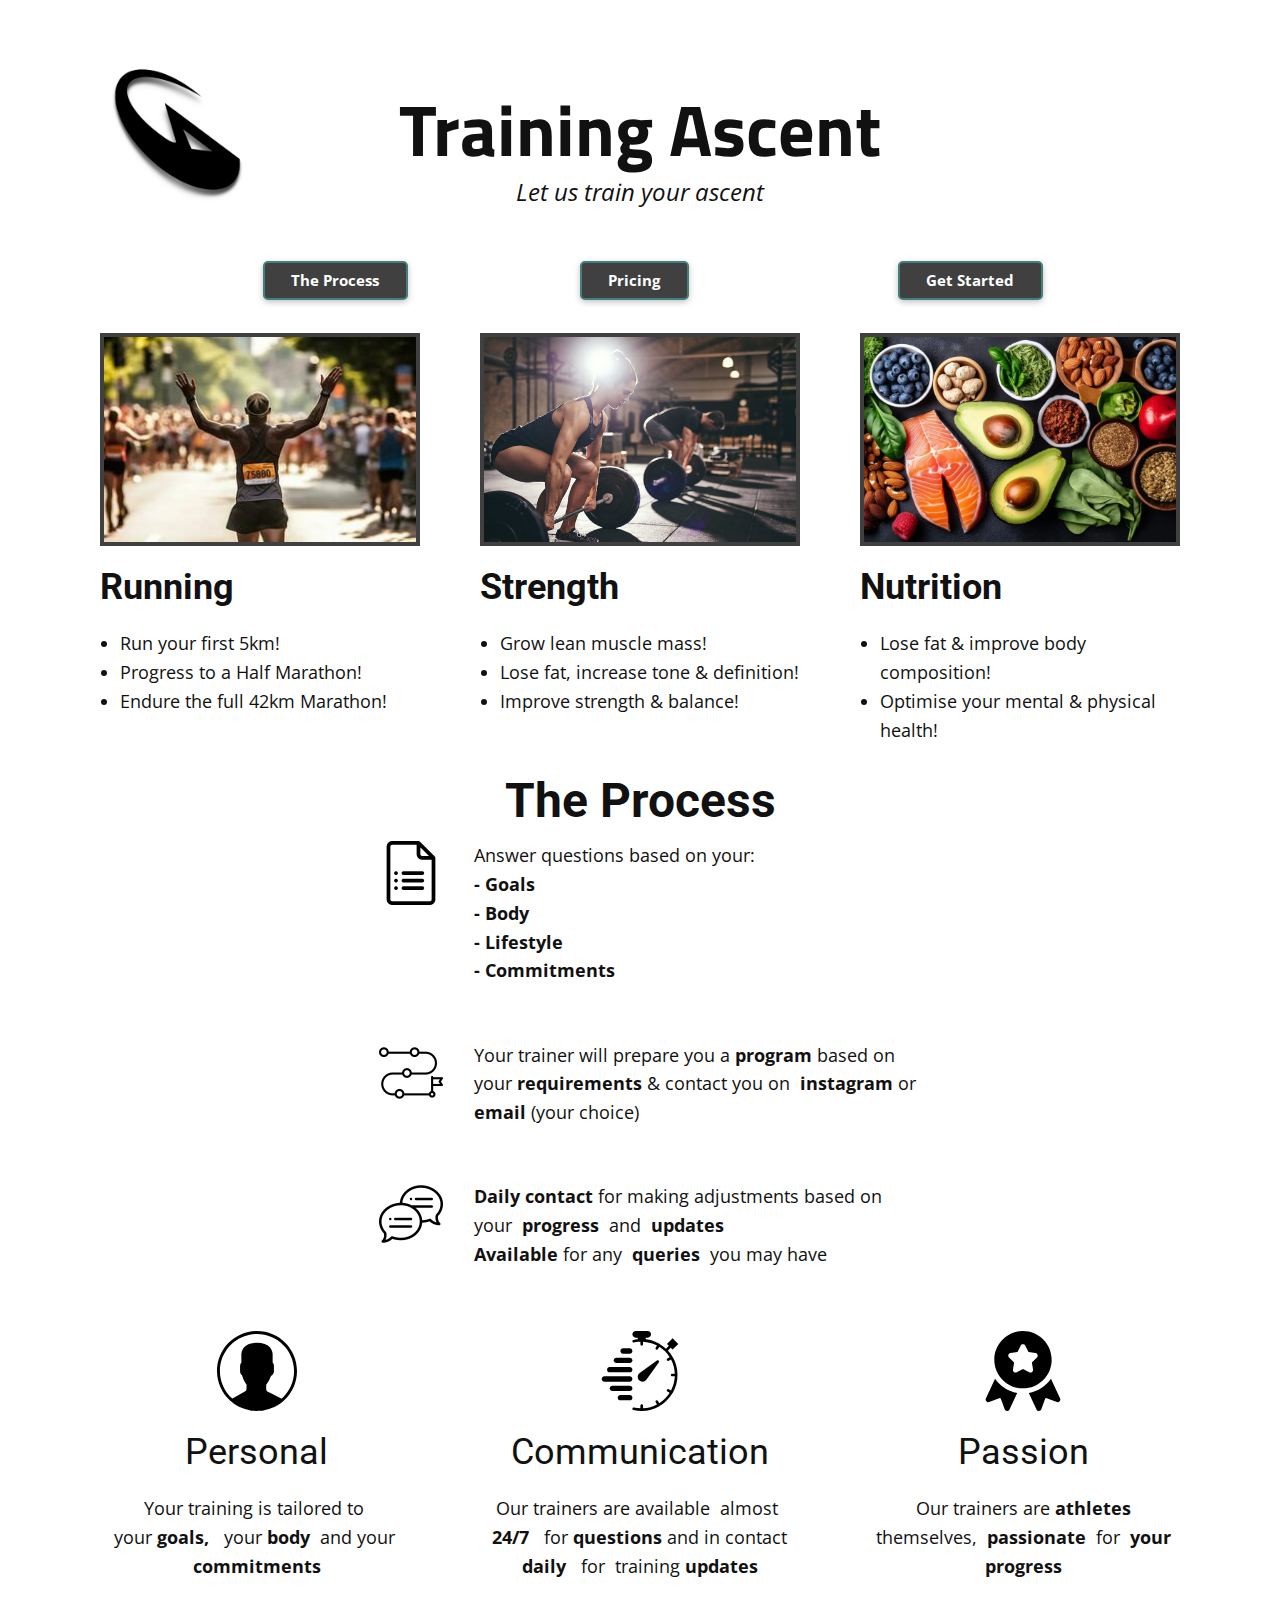
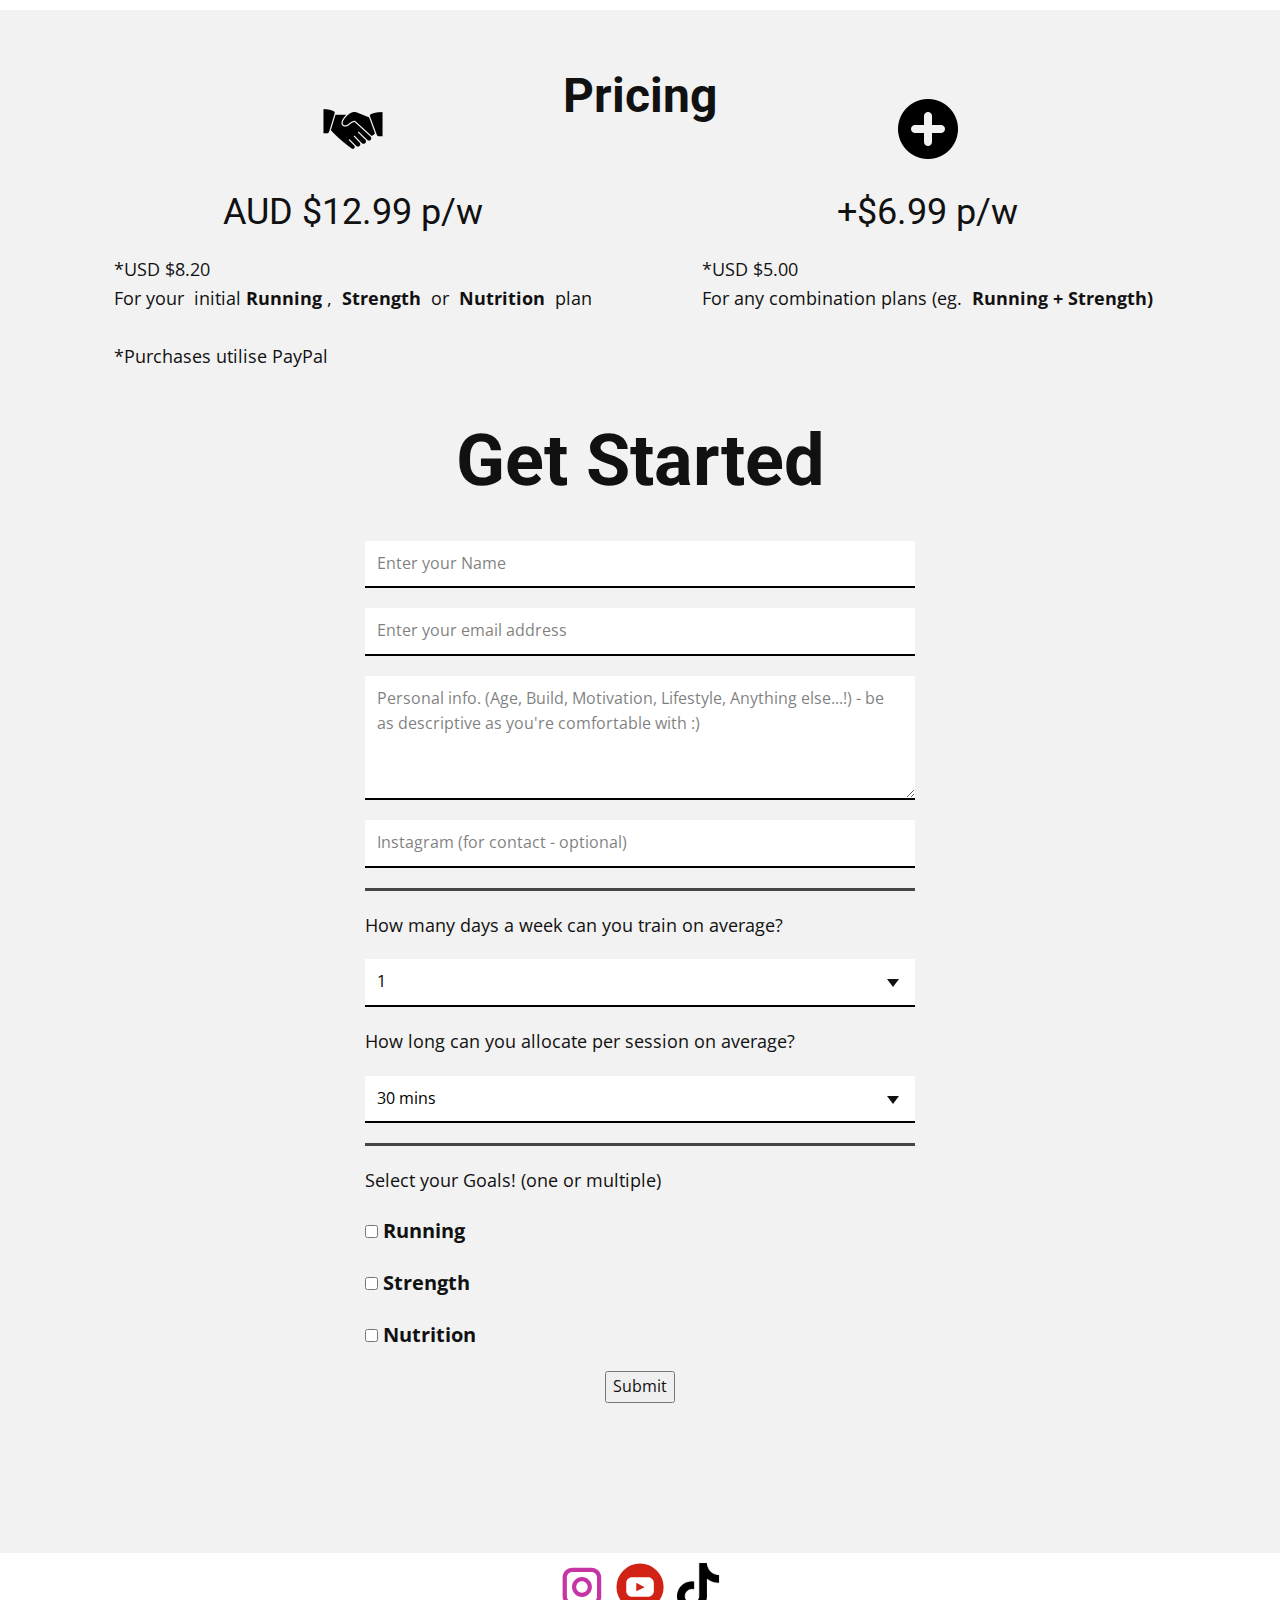
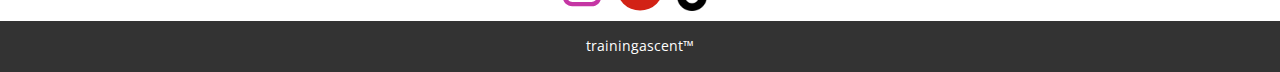
==== commit bd422321: "Update index.html" ====
--- a/index.html
+++ b/index.html
@@ -312,7 +312,7 @@
             </div>
             <div class="u-form-group u-label-none u-form-group-3">
               <label for="text-5f99" class="u-label">Input</label>
-              <input type="text" placeholder="Instagram handle (optional)" id="text-5f99" name="instagram" class="u-border-2 u-border-black u-border-no-left u-border-no-right u-border-no-top u-input u-input-rectangle u-input-3">
+              <input type="text" placeholder="Instagram (for contact - optional)" id="text-5f99" name="instagram" class="u-border-2 u-border-black u-border-no-left u-border-no-right u-border-no-top u-input u-input-rectangle u-input-3">
             </div>
             <div class="u-border-3 u-border-grey-dark-1 u-form-group u-form-line u-line u-line-horizontal u-line-1"></div>
             <p class="u-form-group u-form-text u-text u-text-2"> How many days a week can you train on average?</p>
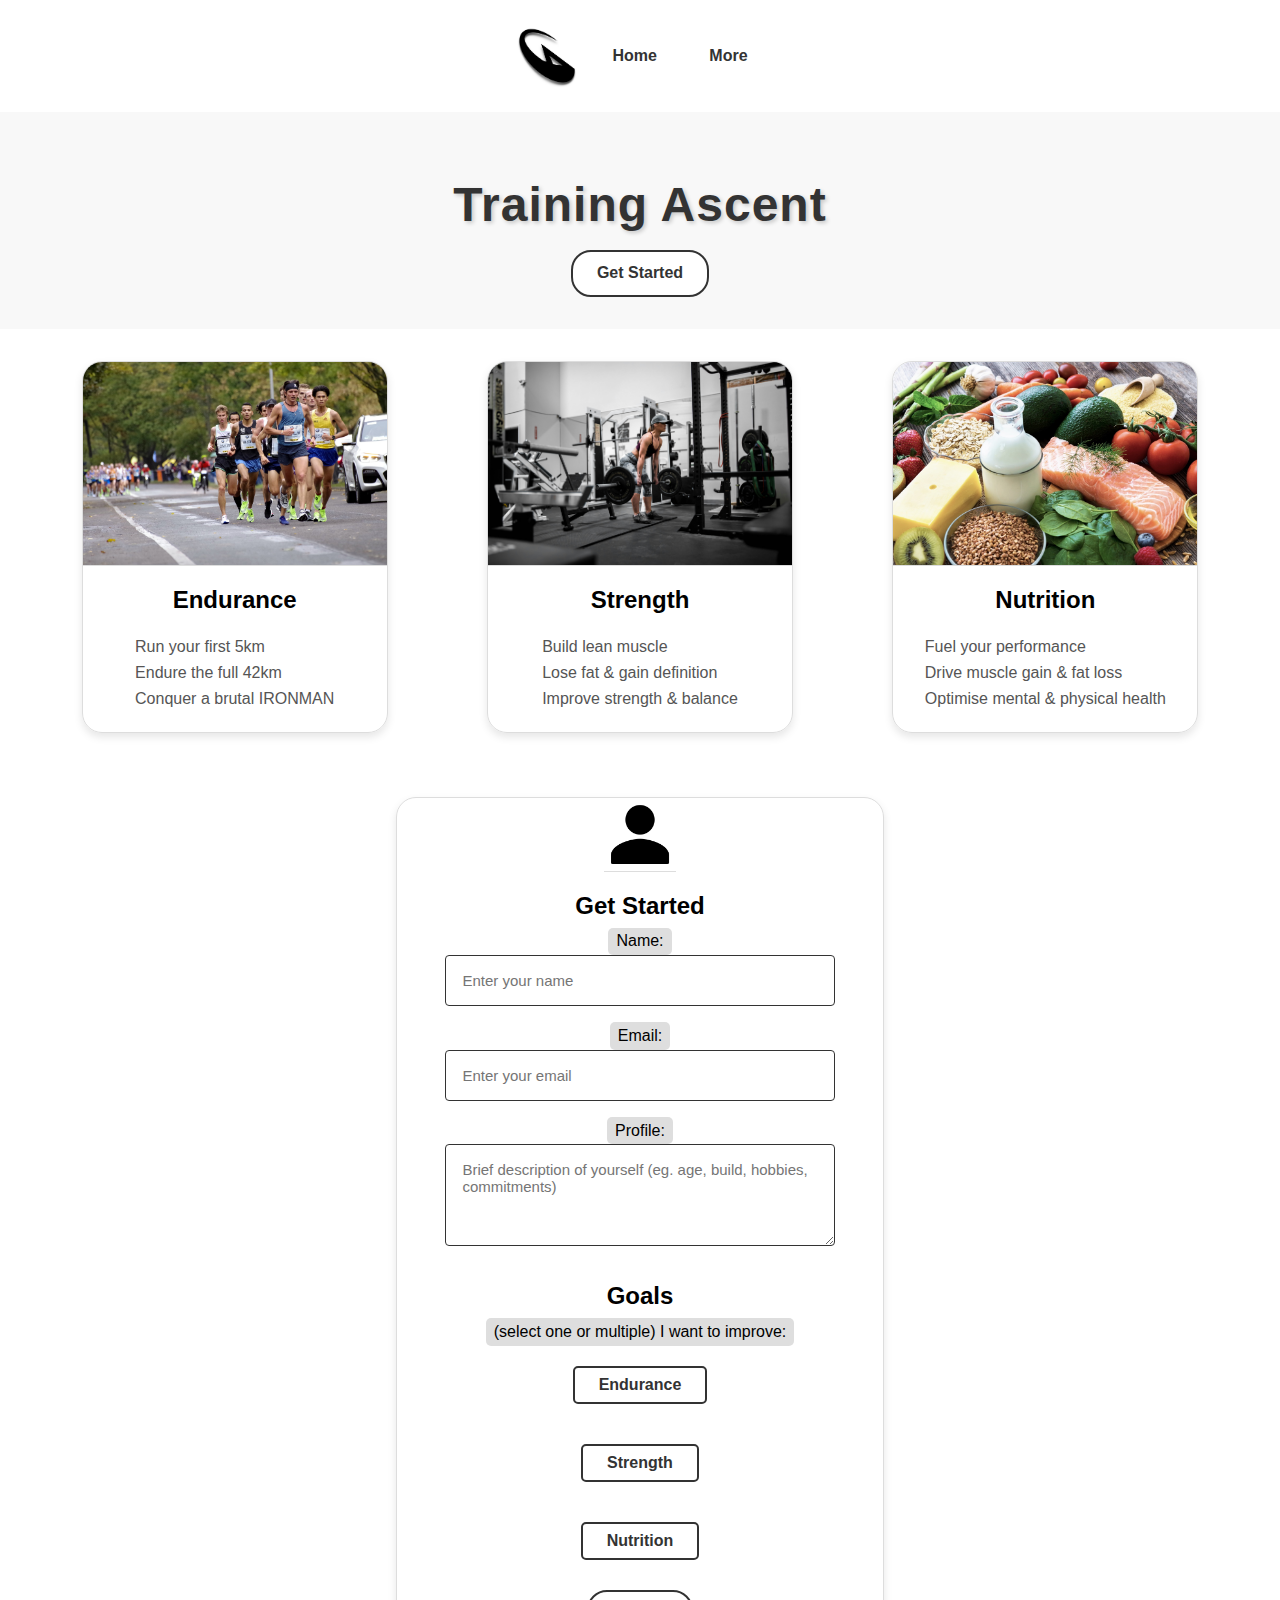
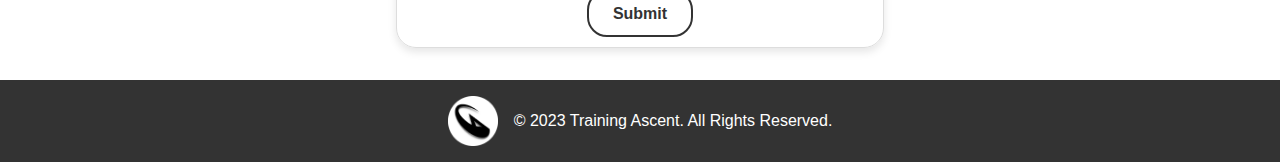
==== commit f9807b3b: "Add files via upload" ====
--- a/index.html
+++ b/index.html
@@ -1,418 +1,141 @@
 <!DOCTYPE html>
-<html style="font-size: 16px;" lang="en"><head>
-    <meta name="viewport" content="width=device-width, initial-scale=1.0">
-    <meta charset="utf-8">
-    <meta name="keywords" content="Training Ascent, The Process, Pricing, Contact Us">
-    <meta name="description" content="">
-    <title>Ascend</title>
-<link rel="stylesheet" href="nicepage.css" media="screen">
-<link rel="stylesheet" href="index.css" media="screen">
-    <script class="u-script" type="text/javascript" src="jquery.js" defer=""></script>
-<script class="u-script" type="text/javascript" src="nicepage.js" defer=""></script>
-	<script data-cfasync="false" type="text/javascript" src="form-submission-handler.js"></script>
-    <meta name="referrer" content="origin">
-    <link id="u-theme-google-font" rel="stylesheet" href="https://fonts.googleapis.com/css?family=Roboto:100,100i,300,300i,400,400i,500,500i,700,700i,900,900i|Open+Sans:300,300i,400,400i,500,500i,600,600i,700,700i,800,800i">
-    <link id="u-page-google-font" rel="stylesheet" href="https://fonts.googleapis.com/css?family=Titillium+Web:200,200i,300,300i,400,400i,600,600i,700,700i,900">
+<html lang="en">
+<head>
+<meta charset="UTF-8">
+<meta name="viewport" content="width=device-width, initial-scale=1.0, maximum-scale=1.0, user-scalable=no">
+<meta name="description" content="Training Ascent offers personalized training to improve endurance, strength, and nutrition. Achieve your fitness goals with us.">
+<meta name="author" content="Training Ascent">
+<link rel="icon" href="images/circular.png" type="image/x-icon">
+<link rel="stylesheet" href="styles.css">
+<script src="script.js" defer></script>
+<script src="form-submission-handler.js" defer></script>
+<title>Training Ascent</title>
+</head>
+<body>
+
+<header class="navbar">
+    <img src="images/circular.png" alt="Training Ascent Logo" class="logo">
+  <nav>
+    <ul class="menu">
+      <li><a href="index.html">Home</a></li>
+      <li><a href="info.html">More</a></li> 
+    </ul>
+  </nav>
+</header>
+
+<section class="hero">
+  <h1>Training Ascent</h1>
+  <button onclick="jumpToGetStarted()">Get Started</button>
+</section>
+
+<main>
+  <section class="section">
+    <div class="card">
+      <img src="images/marathonrunner.jpg" alt="Running">
+      <h2>Endurance</h2>
+      <ul>
+        <li>Run your first 5km</li>
+        <li>Endure the full 42km</li>
+        <li>Conquer a brutal IRONMAN</li>
+      </ul>
+    </div>
+    <div class="card">
+      <img src="images/deadlifter.jpg" alt="Strength">
+      <h2>Strength</h2>
+      <ul>
+        <li>Build lean muscle</li>
+        <li>Lose fat & gain definition</li>
+        <li>Improve strength & balance</li>
+      </ul>
+    </div>
+    <div class="card">
+      <img src="images/healthyfoods.jpg" alt="Nutrition">
+      <h2>Nutrition</h2>
+      <ul>
+        <li>Fuel your performance</li>
+        <li>Drive muscle gain & fat loss</li>
+        <li>Optimise mental & physical health</li>
+      </ul>
+    </div>
+  </section>
+  <section class="section" id="GetStarted">
+  <div class="formcard">
+    <img src="images/person.png" alt="Profile">
+    <h2>Get Started</h2>
+    <form action="https://script.google.com/macros/s/AKfycbyay0AiYSD8g1Wrvj_0LfwBdHHfvlddcMmzmbBg9MeeQ_CjtD1mAKHXMVJ4JKQgetCrJg/exec" method="post" id="contactForm" class="gform">
+      <label for="name">Name:</label>
+      <input type="text" id="name" name="name" placeholder="Enter your name" required>
+
+      <label for="email">Email:</label>
+      <input type="email" id="email" name="email" placeholder="Enter your email" required>
+
+      <label for="message">Profile:</label>
+      <textarea id="message" name="message" rows="4" placeholder="Brief description of yourself (eg. age, build, hobbies, commitments)" required></textarea>
+
+      <h2>Goals</h2>
+      <label for="endurance">(select one or multiple) I want to improve:</label>
+
+      <input type="checkbox" id="endurance" name="endurance" value="endurance">
+      <label class="choice" for="endurance">Endurance</label>
+      
+      <div id="endurancesection" class="hidden">
+      <label for="endurancegoal">Goal:</label>
+      <textarea id="endurancegoal" name="endurancegoal" rows="2" placeholder="Specific race or improvement (eg. 5k in 20 minutes in 3 months)"></textarea>
+      <label for="enduranceexperience">Experience:</label>
+      <textarea id="enduranceexperience" name="enduranceexperience" rows="2" placeholder="History with the discipline (eg. confident swimmer but never run more than 5km)"></textarea>
+      <label for="enduranceinjuries">Injuries:</label>
+      <textarea id="enduranceinjuries" name="enduranceinjuries" rows="2" placeholder="Past or current injuries (eg. peroneal tendonitis, chondromalacia patellae)"></textarea>
+      <label for="endurancetime">Time:</label>
+      <input type="number" min="10" step="10"id="endurancetime" name="endurancetime" rows="1" placeholder="Avg. time available per session (mins)"></input>
+      <label for="endurancedays">Days:</label>
+      <input type="number" min="1" max="7"id="endurancedays" name="endurancedays" rows="1" placeholder="Avg. days per week available for sessions (1-7)"></input>
+      </div>
+
+      <input type="checkbox" id="strength" name="strength" value="strength">
+      <label class="choice" for="strength">Strength</label>
+
+      <div id="strengthsection" class="hidden">
+        <label for="strengthgoal">Goal:</label>
+        <textarea id="strengthgoal" name="strengthgoal" rows="2" placeholder="Specific aesthetic or strength goal (eg. gain lean muscle, deadlift 2.5x weight)"></textarea>
+        <label for="strengthexperience">Experience:</label>
+        <textarea id="strengthexperience" name="strengthexperience" rows="2" placeholder="History with the discipline (eg. gym on & off 5 years ago)"></textarea>
+        <label for="strengthinjuries">Injuries:</label>
+        <textarea id="strengthinjuries" name="strengthinjuries" rows="2" placeholder="Past or current injuries (eg. strained rotator cuff, lower back pain)"></textarea>
+        <label for="strengthtime">Time:</label>
+        <input type="number" min="10" step="10" id="strengthtime" name="strengthtime" rows="1" placeholder="Avg. time available per session (mins)"></input>
+        <label for="strengthdays">Days:</label>
+        <input type="number" min="1" max="7" id="strengthdays" name="strengthdays" rows="1" placeholder="Avg. days per week available for sessions (1-7)"></input>
+    </div>
     
-    <script type="application/ld+json">{
-		"@context": "http://schema.org",
-		"@type": "Organization",
-		"name": "TrainingAscent",
-		"logo": "images/TAlogo.002.png"
-}</script>
-    <meta name="theme-color" content="#478ac9">
-    <meta property="og:title" content="Ascend">
-    <meta property="og:description" content="">
-    <meta property="og:type" content="website">
-  <meta data-intl-tel-input-cdn-path="intlTelInput/"></head>
-  <body data-path-to-root="./" data-include-products="false" class="u-body u-xl-mode" data-lang="en"><header class="u-clearfix u-header u-header" id="sec-0141"><div class="u-clearfix u-sheet u-sheet-1">
-        <a href="https://trainingascent.com" class="u-image u-logo u-image-1" data-image-width="1024" data-image-height="1024">
-          <img src="images/TAlogo.002.png" class="u-logo-image u-logo-image-1">
-        </a>
-        <h1 class="u-custom-font u-font-titillium-web u-text u-text-default u-text-1">Training Ascent</h1>
-        <p class="u-large-text u-text u-text-default u-text-variant u-text-2">Let us train your ascent</p>
-      </div></header>
-    <section class="u-align-center u-clearfix u-section-1" id="sec-347a">
-      <div class="u-clearfix u-sheet u-valign-middle-lg u-valign-middle-md u-valign-middle-xl u-valign-middle-xs u-sheet-1">
-        <div class="u-expanded-width-xs u-list u-list-1">
-          <div class="u-repeater u-repeater-1">
-            <div class="u-container-style u-list-item u-repeater-item">
-              <div class="u-container-layout u-similar-container u-container-layout-1">
-                <a href="index.html#sec-1f0b" class="u-align-center-xs u-border-2 u-border-palette-4-dark-2 u-btn u-button-style u-custom-item u-grey-75 u-radius-5 u-btn-1">The Process</a>
-              </div>
-            </div>
-            <div class="u-container-style u-list-item u-repeater-item">
-              <div class="u-container-layout u-similar-container u-container-layout-2">
-                <a href="index.html#sec-94dc" class="u-align-center-xs u-border-2 u-border-palette-4-dark-2 u-btn u-button-style u-custom-item u-grey-75 u-radius-5 u-btn-2">Pricing</a>
-              </div>
-            </div>
-            <div class="u-container-style u-list-item u-repeater-item">
-              <div class="u-container-layout u-similar-container u-container-layout-3">
-                <a href="index.html#sec-b542" class="u-align-center-xs u-border-2 u-border-palette-4-dark-2 u-btn u-button-style u-custom-item u-grey-75 u-radius-5 u-btn-3">Get Started</a>
-              </div>
-            </div>
-          </div>
-        </div>
-      </div>
-    </section>
-    <section class="u-clearfix u-section-2" id="sec-e398">
-      <div class="u-clearfix u-sheet u-valign-middle-lg u-valign-middle-xl u-valign-middle-xs u-sheet-1">
-        <div class="u-expanded-width u-list u-list-1">
-          <div class="u-repeater u-repeater-1">
-            <div class="u-container-style u-list-item u-repeater-item">
-              <div class="u-container-layout u-similar-container u-container-layout-1">
-                <img class="u-border-4 u-border-grey-75 u-expanded-width u-image u-image-1" src="images/marathon-runner-crossing-the-finish-line-photo.jpg" data-image-width="357" data-image-height="200">
-                <h3 class="u-text u-text-default u-text-1">Runnin<span style="font-weight: 700;"></span>g
-                </h3>
-                <ul class="u-text u-text-2">
-                  <li>Run your first 5km!</li>
-                  <li>Progress to a Half Marathon!&nbsp;</li>
-                  <li>Endure the full 42km Marathon!</li>
-                </ul>
-              </div>
-            </div>
-            <div class="u-container-style u-list-item u-repeater-item">
-              <div class="u-container-layout u-similar-container u-container-layout-2">
-                <img class="u-border-4 u-border-grey-75 u-expanded-width u-image u-image-2" src="images/360_F_168424342_y9E6I0rHjdg08PYzUmFcyK9mFNt9E8w2.jpg" data-image-width="540" data-image-height="360">
-                <h3 class="u-text u-text-default u-text-3">Strength</h3>
-                <ul class="u-text u-text-4">
-                  <li>Grow lean muscle mass!</li>
-                  <li>Lose fat, increase tone &amp; definition!</li>
-                  <li>Improve strength &amp; balance!</li>
-                </ul>
-              </div>
-            </div>
-            <div class="u-container-style u-list-item u-repeater-item">
-              <div class="u-container-layout u-similar-container u-container-layout-3">
-                <img class="u-border-4 u-border-grey-75 u-expanded-width u-image u-image-3" src="images/healthy-foods.webp" data-image-width="1200" data-image-height="576">
-                <h3 class="u-text u-text-default u-text-5">Nutrition</h3>
-                <ul class="u-text u-text-6">
-                  <li>Lose fat &amp; improve body composition!</li>
-                  <li>Optimise your mental &amp; physical health!</li>
-                </ul>
-              </div>
-            </div>
-          </div>
-        </div>
-      </div>
-    </section>
-    <section class="u-clearfix u-section-3" id="sec-1f0b">
-      <div class="u-clearfix u-sheet u-sheet-1">
-        <h2 class="u-align-center u-text u-text-1">The Process</h2>
-        <div class="u-expanded-width-xs u-list u-list-1">
-          <div class="u-repeater u-repeater-1">
-            <div class="u-container-style u-list-item u-repeater-item">
-              <div class="u-container-layout u-similar-container u-container-layout-1"><span class="u-file-icon u-icon u-icon-1"><img src="images/2991113.png" alt=""></span>
-                <p class="u-text u-text-2">Answer questions based on your:<br>
-                  <span style="font-weight: 700;"> - Goals</span>
-                  <br>
-                  <span style="font-weight: 700;"> - Body</span>
-                  <br>
-                  <span style="font-weight: 700;"> - Lifestyle</span>
-                  <br>
-                  <span style="font-weight: 700;"> - Commitments</span>
-                  <br>
-                </p>
-              </div>
-            </div>
-            <div class="u-container-style u-list-item u-repeater-item">
-              <div class="u-container-layout u-similar-container u-container-layout-2"><span class="u-file-icon u-icon u-icon-2"><img src="images/2116935.png" alt=""></span>
-                <p class="u-text u-text-3">Your trainer will prepare you a <span style="font-weight: 700;">program</span> based on your <span style="font-weight: 700;">requirements</span> &amp; contact you on&nbsp;<span style="font-weight: 700;"> instagram<span style="font-weight: 400;"> or&nbsp;<span style="font-weight: 700;"> email<span style="font-weight: 400;"> (your choice)</span>
-                      </span>
-                    </span>
-                  </span>
-                </p>
-              </div>
-            </div>
-            <div class="u-container-style u-list-item u-repeater-item">
-              <div class="u-container-layout u-similar-container u-container-layout-3"><span class="u-file-icon u-icon u-icon-3"><img src="images/1078011.png" alt=""></span>
-                <p class="u-text u-text-4">
-                  <span style="font-weight: 700;">Daily contact <span style="font-weight: 400;">for making adjustments based on</span>
-                    <span style="font-weight: 400;">your</span>&nbsp;<span style="font-weight: 700;"> progress&nbsp;<span style="font-weight: 400;"> and&nbsp;<span style="font-weight: 700;"> updates</span>
-                      </span>
-                    </span>
-                    <span style="font-weight: 700;"></span>
-                  </span>
-                  <br>
-                  <span style="font-weight: 700;">Available</span> for any&nbsp;<span style="font-weight: 700;"> queries&nbsp;<span style="font-weight: 400;"> you may have</span>
-                  </span>
-                </p>
-              </div>
-            </div>
-          </div>
-        </div>
-      </div>
-    </section>
-    <section class="u-align-center u-clearfix u-section-4" id="sec-2bf3">
-      <div class="u-align-left u-clearfix u-sheet u-valign-middle-lg u-valign-middle-xl u-sheet-1">
-        <div class="u-expanded-width u-layout-grid u-list u-list-1">
-          <div class="u-repeater u-repeater-1">
-            <div class="u-align-center u-container-style u-list-item u-repeater-item u-shape-rectangle">
-              <div class="u-container-layout u-similar-container u-valign-top-lg u-valign-top-md u-valign-top-sm u-valign-top-xl u-container-layout-1"><span class="u-icon u-text-black u-icon-1"><svg class="u-svg-link" preserveAspectRatio="xMidYMin slice" viewBox="0 0 55 55" style=""><use xmlns:xlink="http://www.w3.org/1999/xlink" xlink:href="#svg-7722"></use></svg><svg class="u-svg-content" viewBox="0 0 55 55" x="0px" y="0px" id="svg-7722" style="enable-background:new 0 0 55 55;"><path d="M55,27.5C55,12.337,42.663,0,27.5,0S0,12.337,0,27.5c0,8.009,3.444,15.228,8.926,20.258l-0.026,0.023l0.892,0.752
-	c0.058,0.049,0.121,0.089,0.179,0.137c0.474,0.393,0.965,0.766,1.465,1.127c0.162,0.117,0.324,0.234,0.489,0.348
-	c0.534,0.368,1.082,0.717,1.642,1.048c0.122,0.072,0.245,0.142,0.368,0.212c0.613,0.349,1.239,0.678,1.88,0.98
-	c0.047,0.022,0.095,0.042,0.142,0.064c2.089,0.971,4.319,1.684,6.651,2.105c0.061,0.011,0.122,0.022,0.184,0.033
-	c0.724,0.125,1.456,0.225,2.197,0.292c0.09,0.008,0.18,0.013,0.271,0.021C25.998,54.961,26.744,55,27.5,55
-	c0.749,0,1.488-0.039,2.222-0.098c0.093-0.008,0.186-0.013,0.279-0.021c0.735-0.067,1.461-0.164,2.178-0.287
-	c0.062-0.011,0.125-0.022,0.187-0.034c2.297-0.412,4.495-1.109,6.557-2.055c0.076-0.035,0.153-0.068,0.229-0.104
-	c0.617-0.29,1.22-0.603,1.811-0.936c0.147-0.083,0.293-0.167,0.439-0.253c0.538-0.317,1.067-0.648,1.581-1
-	c0.185-0.126,0.366-0.259,0.549-0.391c0.439-0.316,0.87-0.642,1.289-0.983c0.093-0.075,0.193-0.14,0.284-0.217l0.915-0.764
-	l-0.027-0.023C51.523,42.802,55,35.55,55,27.5z M2,27.5C2,13.439,13.439,2,27.5,2S53,13.439,53,27.5
-	c0,7.577-3.325,14.389-8.589,19.063c-0.294-0.203-0.59-0.385-0.893-0.537l-8.467-4.233c-0.76-0.38-1.232-1.144-1.232-1.993v-2.957
-	c0.196-0.242,0.403-0.516,0.617-0.817c1.096-1.548,1.975-3.27,2.616-5.123c1.267-0.602,2.085-1.864,2.085-3.289v-3.545
-	c0-0.867-0.318-1.708-0.887-2.369v-4.667c0.052-0.52,0.236-3.448-1.883-5.864C34.524,9.065,31.541,8,27.5,8
-	s-7.024,1.065-8.867,3.168c-2.119,2.416-1.935,5.346-1.883,5.864v4.667c-0.568,0.661-0.887,1.502-0.887,2.369v3.545
-	c0,1.101,0.494,2.128,1.34,2.821c0.81,3.173,2.477,5.575,3.093,6.389v2.894c0,0.816-0.445,1.566-1.162,1.958l-7.907,4.313
-	c-0.252,0.137-0.502,0.297-0.752,0.476C5.276,41.792,2,35.022,2,27.5z"></path></svg>
-            
-            
-          </span>
-                <h3 class="u-text u-text-default u-text-1">Personal</h3>
-                <p class="u-text u-text-2">Your training is tailored to&nbsp;<br>
-                  <span style="font-weight: 700;">
-                    <span style="font-weight: 400;">your</span> goals,
-                  </span>&nbsp;<span style="font-weight: 700;">
-                    <span style="font-weight: 400;">your</span> body&nbsp;<span style="font-weight: 400;"> and your&nbsp;<span style="font-weight: 700;">
-                        <span style="font-weight: 400;">
-                          <span style="font-weight: 700;"> commitments</span>
-                        </span>
-                      </span>
-                    </span>
-                  </span>
-                  <br>
-                  <br>
-                </p>
-              </div>
-            </div>
-            <div class="u-align-center u-container-style u-list-item u-repeater-item u-shape-rectangle">
-              <div class="u-container-layout u-similar-container u-valign-top-lg u-valign-top-md u-valign-top-sm u-valign-top-xl u-container-layout-2"><span class="u-icon u-text-black u-icon-2"><svg class="u-svg-link" preserveAspectRatio="xMidYMin slice" viewBox="0 0 60 60" style=""><use xmlns:xlink="http://www.w3.org/1999/xlink" xlink:href="#svg-a5b5"></use></svg><svg class="u-svg-content" viewBox="0 0 60 60" x="0px" y="0px" id="svg-a5b5" style="enable-background:new 0 0 60 60;"><g><path d="M34.74,36.53l9.363-12.944c0.287-0.397,0.244-0.945-0.104-1.293c-0.348-0.346-0.896-0.39-1.293-0.104L29.76,31.555
-		c-0.844,0.614-1.375,1.563-1.456,2.604s0.296,2.06,1.033,2.797C30.01,37.629,30.904,38,31.854,38
-		C32.992,38,34.07,37.451,34.74,36.53z"></path><path d="M54.534,19.564c-0.01-0.021-0.01-0.043-0.021-0.064c-0.012-0.02-0.031-0.031-0.044-0.05
-		c-1.011-1.734-2.207-3.347-3.565-4.809l2.147-2.147l1.414,1.414l4.242-4.242l-4.242-4.243l-4.243,4.243l1.415,1.414l-2.147,2.147
-		c-1.462-1.358-3.074-2.555-4.809-3.566c-0.019-0.013-0.03-0.032-0.05-0.044c-0.021-0.012-0.043-0.011-0.064-0.022
-		c-3.093-1.782-6.568-2.969-10.272-3.404V5h1.5c1.379,0,2.5-1.121,2.5-2.5S37.172,0,35.793,0h-9c-1.379,0-2.5,1.121-2.5,2.5
-		s1.121,2.5,2.5,2.5h1.5v1.156c-1.08,0.115-2.158,0.291-3.224,0.535c-0.538,0.123-0.875,0.66-0.751,1.198
-		c0.123,0.538,0.66,0.874,1.198,0.751c0.946-0.217,1.902-0.378,2.86-0.485l0.991-0.075c0.335-0.025,0.635-0.043,0.925-0.057h0V10
-		c0,0.553,0.447,1,1,1s1-0.447,1-1V8.03c3.761,0.173,7.305,1.183,10.456,2.845l-0.986,1.708c-0.276,0.479-0.112,1.09,0.366,1.366
-		c0.157,0.091,0.329,0.134,0.499,0.134c0.346,0,0.682-0.18,0.867-0.5l0.983-1.704c3.129,1.985,5.787,4.643,7.772,7.772l-1.703,0.983
-		C50.07,20.91,49.906,21.521,50.183,22c0.186,0.321,0.521,0.5,0.867,0.5c0.17,0,0.342-0.043,0.499-0.134l1.707-0.986
-		c1.685,3.196,2.698,6.798,2.849,10.619H54.13c-0.553,0-1,0.447-1,1s0.447,1,1,1h1.975c-0.151,3.821-1.164,7.423-2.849,10.619
-		l-1.707-0.986c-0.478-0.277-1.09-0.114-1.366,0.366c-0.276,0.479-0.112,1.09,0.366,1.366l1.703,0.983
-		c-1.985,3.129-4.643,5.787-7.772,7.772l-0.983-1.703c-0.277-0.48-0.89-0.644-1.366-0.366c-0.479,0.276-0.643,0.888-0.366,1.366
-		l0.986,1.707c-3.151,1.662-6.695,2.672-10.456,2.845V56c0-0.553-0.447-1-1-1s-1,0.447-1,1v1.976
-		c-1.597-0.055-3.199-0.255-4.776-0.617c-0.538-0.125-1.075,0.213-1.198,0.751c-0.124,0.538,0.213,1.075,0.751,1.198
-		C27.068,59.768,29.107,60,31.13,60c0.049,0,0.096-0.003,0.145-0.004c0.007,0,0.012,0.004,0.018,0.004
-		c0.008,0,0.015-0.005,0.023-0.005c4.807-0.033,9.317-1.331,13.219-3.573c0.031-0.014,0.064-0.021,0.094-0.039
-		c0.02-0.012,0.031-0.031,0.05-0.044c4.039-2.354,7.414-5.725,9.773-9.761c0.019-0.027,0.043-0.048,0.06-0.078
-		c0.012-0.021,0.011-0.043,0.021-0.064C56.817,42.476,58.13,37.89,58.13,33S56.817,23.524,54.534,19.564z"></path><path d="M22.293,13h-5c-1.104,0-2,0.896-2,2s0.896,2,2,2h5c1.104,0,2-0.896,2-2S23.397,13,22.293,13z"></path><path d="M22.293,20h-10c-1.104,0-2,0.896-2,2s0.896,2,2,2h10c1.104,0,2-0.896,2-2S23.397,20,22.293,20z"></path><path d="M22.293,27h-15c-1.104,0-2,0.896-2,2s0.896,2,2,2h15c1.104,0,2-0.896,2-2S23.397,27,22.293,27z"></path><path d="M22.293,34h-19c-1.104,0-2,0.896-2,2s0.896,2,2,2h19c1.104,0,2-0.896,2-2S23.397,34,22.293,34z"></path><path d="M22.293,41h-13c-1.104,0-2,0.896-2,2s0.896,2,2,2h13c1.104,0,2-0.896,2-2S23.397,41,22.293,41z"></path><path d="M22.293,48h-7c-1.104,0-2,0.896-2,2s0.896,2,2,2h7c1.104,0,2-0.896,2-2S23.397,48,22.293,48z"></path>
-</g></svg>
-            
-            
-          </span>
-                <h3 class="u-text u-text-default u-text-3">Communication</h3>
-                <p class="u-text u-text-4">Our trainers are available&nbsp;<span style="font-weight: 700;">
-                    <span style="font-weight: 400;">
-                      <span style="font-weight: 700;">
-                        <span style="font-weight: 400;">
-                          <span style="font-weight: 700;">
-                            <span style="font-weight: 400;"> almost&nbsp;<span style="font-weight: 700;"> 24/7</span>
-                            </span>
-                          </span>
-                        </span>
-                        <span style="font-weight: 400;">&nbsp; for <span style="font-weight: 700;">questions</span> and in contact <span style="font-weight: 700;"> daily<span style="font-weight: 400;"> &nbsp;</span>
-                          </span>for&nbsp;<span style="font-weight: 700;">
-                            <span style="font-weight: 400;"> training&nbsp;</span>updates
-                          </span>
-                        </span>
-                      </span>
-                    </span>
-                  </span>
-                </p>
-              </div>
-            </div>
-            <div class="u-align-center u-container-style u-list-item u-repeater-item u-shape-rectangle">
-              <div class="u-container-layout u-similar-container u-valign-top-lg u-valign-top-md u-valign-top-sm u-valign-top-xl u-container-layout-3"><span class="u-icon u-text-black u-icon-3"><svg class="u-svg-link" preserveAspectRatio="xMidYMin slice" viewBox="0 0 512 512" style=""><use xmlns:xlink="http://www.w3.org/1999/xlink" xlink:href="#svg-a5cb"></use></svg><svg class="u-svg-content" viewBox="0 0 512 512" x="0px" y="0px" id="svg-a5cb" style="enable-background:new 0 0 512 512;"><g><g><path d="M493.563,431.87l-58.716-125.913c-32.421,47.207-83.042,80.822-141.639,91.015l49.152,105.401    c6.284,13.487,25.732,12.587,30.793-1.341l25.193-69.204l5.192-2.421l69.205,25.193    C486.63,459.696,499.839,445.304,493.563,431.87z"></path>
-</g>
-</g><g><g><path d="M256.001,0C154.815,0,72.485,82.325,72.485,183.516s82.331,183.516,183.516,183.516    c101.186,0,183.516-82.325,183.516-183.516S357.188,0,256.001,0z M345.295,170.032l-32.541,31.722l7.69,44.804    c2.351,13.679-12.062,23.956-24.211,17.585l-40.231-21.148l-40.231,21.147c-12.219,6.416-26.549-3.982-24.211-17.585l7.69-44.804    l-32.541-31.722c-9.89-9.642-4.401-26.473,9.245-28.456l44.977-6.533l20.116-40.753c6.087-12.376,23.819-12.387,29.913,0    l20.116,40.753l44.977,6.533C349.697,143.557,355.185,160.389,345.295,170.032z"></path>
-</g>
-</g><g><g><path d="M77.156,305.957L18.44,431.87c-6.305,13.497,7.023,27.81,20.821,22.727l69.204-25.193l5.192,2.421l25.193,69.205    c5.051,13.899,24.496,14.857,30.793,1.342l49.152-105.401C160.198,386.779,109.578,353.165,77.156,305.957z"></path>
-</g>
-</g></svg>
-            
-            
-          </span>
-                <h3 class="u-text u-text-default u-text-5">Passion</h3>
-                <p class="u-text u-text-6">Our trainers are <span style="font-weight: 700;">
-                    <span style="font-weight: 400;">
-                      <span style="font-weight: 700;"> athletes<span style="font-weight: 400;"> themselves,&nbsp;<span style="font-weight: 700;"> passionate&nbsp;<span style="font-weight: 400;"> for&nbsp;<span style="font-weight: 700;"> your progress</span>
-                            </span>
-                          </span>
-                        </span>
-                      </span>
-                    </span>
-                  </span>
-                </p>
-              </div>
-            </div>
-          </div>
-        </div>
-      </div>
-    </section>
-    <section class="u-clearfix u-grey-5 u-section-5" id="sec-94dc">
-      <div class="u-clearfix u-sheet u-sheet-1">
-        <h2 class="u-align-center u-text u-text-1">Pricing</h2>
-        <div class="u-expanded-width u-list u-list-1">
-          <div class="u-repeater u-repeater-1">
-            <div class="u-container-style u-list-item u-repeater-item u-list-item-1">
-              <div class="u-container-layout u-similar-container u-valign-bottom-xs u-valign-top-lg u-valign-top-md u-valign-top-sm u-valign-top-xl u-container-layout-1"><span class="u-file-icon u-icon u-icon-1"><img src="images/3585639.png" alt=""></span>
-                <h3 class="u-align-center u-text u-text-default u-text-2">AUD $12.99 p/w</h3>
-                <p class="u-align-left u-text u-text-default u-text-3">*USD $8.20<br>For your&nbsp;<span style="font-weight: 700;">
-                    <span style="font-weight: 400;"> initial&nbsp;</span>Running<span style="font-weight: 400;"> ,&nbsp;<span style="font-weight: 700;">
-                        <span style="font-weight: 400;">
-                          <span style="font-weight: 700;"> Strength&nbsp;<span style="font-weight: 400;"> or&nbsp;<span style="font-weight: 700;"> Nutrition&nbsp;<span style="font-weight: 400;"> plan</span>
-                              </span>
-                            </span>
-                          </span>
-                        </span>
-                      </span>
-                    </span>
-                  </span>
-                  <br>
-                  <br>*Purchases utilise PayPal
-                </p>
-              </div>
-            </div>
-            <div class="u-container-style u-list-item u-repeater-item u-list-item-2">
-              <div class="u-container-layout u-similar-container u-valign-bottom-xs u-valign-top-lg u-valign-top-md u-valign-top-sm u-valign-top-xl u-container-layout-2"><span class="u-file-icon u-icon u-icon-2"><img src="images/4168463.png" alt=""></span>
-                <h3 class="u-align-center u-text u-text-default u-text-4">+$6.99 p/w</h3>
-                <p class="u-align-left u-text u-text-default u-text-5">*USD $5.00<br>For any combination plans (eg.&nbsp;<span style="font-weight: 700;"> Running + Strength)</span>
-                </p>
-              </div>
-            </div>
-          </div>
-        </div>
-      </div>
-    </section>
-    <section class="u-align-center u-clearfix u-grey-5 u-section-6" id="sec-b542">
-      <div class="u-clearfix u-sheet u-sheet-1">
-        <h1 class="u-text u-text-1">Get Started</h1>
-        <div class="u-form u-form-1">
-          <form id="myForm" action="https://script.google.com/macros/s/AKfycbyay0AiYSD8g1Wrvj_0LfwBdHHfvlddcMmzmbBg9MeeQ_CjtD1mAKHXMVJ4JKQgetCrJg/exec" method="post" class="u-clearfix u-form-spacing-20 u-form-vertical u-inner-form gform" style="padding: 10px" source="email" name="form">
-            <div class="u-form-group u-form-name u-label-none">
-              <label for="name-3b9a" class="u-label">Name</label>
-              <input type="text" placeholder="Enter your Name" id="name-3b9a" name="name" class="u-border-2 u-border-black u-border-no-left u-border-no-right u-border-no-top u-input u-input-rectangle u-input-1" required="">
-            </div>
-            <div class="u-form-email u-form-group u-label-none">
-              <label for="email-3b9a" class="u-label">Email</label>
-              <input type="email" placeholder="Enter your email address" id="email-3b9a" name="email" class="u-border-2 u-border-black u-border-no-left u-border-no-right u-border-no-top u-input u-input-rectangle u-input-2" required="">
-            </div>
-		<div class="u-form-group u-form-textarea u-label-none u-form-group-13">
-              <label for="textarea-12" class="u-label">Textarea</label>
-              <textarea rows="4" cols="50" id="textarea-12" name="details" class="u-border-2 u-border-black u-border-no-left u-border-no-right u-border-no-top u-input u-input-rectangle u-input-7" placeholder="Personal info. (Age, Build, Motivation, Lifestyle, Anything else...!) - be as descriptive as you're comfortable with :)" required=""></textarea>
-            </div>
-            <div class="u-form-group u-label-none u-form-group-3">
-              <label for="text-5f99" class="u-label">Input</label>
-              <input type="text" placeholder="Instagram (for contact - optional)" id="text-5f99" name="instagram" class="u-border-2 u-border-black u-border-no-left u-border-no-right u-border-no-top u-input u-input-rectangle u-input-3">
-            </div>
-            <div class="u-border-3 u-border-grey-dark-1 u-form-group u-form-line u-line u-line-horizontal u-line-1"></div>
-            <p class="u-form-group u-form-text u-text u-text-2"> How many days a week can you train on average?</p>
-            <div class="u-form-group u-form-select u-label-none u-form-group-6">
-              <label for="select-98f8" class="u-label">Dropdown</label>
-              <div class="u-form-select-wrapper">
-                <select id="select-98f8" name="days" class="u-border-2 u-border-black u-border-no-left u-border-no-right u-border-no-top u-input u-input-rectangle u-input-4">
-                  <option value="1" data-calc="1">1</option>
-                  <option value="2" data-calc="2">2</option>
-                  <option value="3" data-calc="3">3</option>
-                  <option data-calc="4" value="4">4</option>
-                  <option data-calc="5" value="5">5</option>
-                  <option data-calc="6" value="6">6</option>
-                  <option data-calc="7" value="7">7</option>
-                </select>
-                <svg class="u-caret u-caret-svg" version="1.1" id="Layer_1" xmlns="http://www.w3.org/2000/svg" xmlns:xlink="http://www.w3.org/1999/xlink" x="0px" y="0px" width="16px" height="16px" viewBox="0 0 16 16" style="fill:currentColor;" xml:space="preserve"><polygon class="st0" points="8,12 2,4 14,4 "></polygon></svg>
-              </div>
-            </div>
-            <p class="u-form-group u-form-text u-text u-text-3"> How long can you allocate per session on average?</p>
-            <div class="u-form-group u-form-select u-label-none u-form-group-8">
-              <label for="select-1104" class="u-label">Dropdown</label>
-              <div class="u-form-select-wrapper">
-                <select id="select-1104" name="time" class="u-border-2 u-border-black u-border-no-left u-border-no-right u-border-no-top u-input u-input-rectangle u-input-5">
-                  <option value="30" data-calc="30">30 mins</option>
-                  <option value="60" data-calc="60">60 mins</option>
-                  <option value="90" data-calc="90">90 mins</option>
-                  <option data-calc="120" value="120">120 mins</option>
-                  <option data-calc="&amp;gt;120" value="&amp;gt;120">longer than 120 mins</option>
-                </select>
-                <svg class="u-caret u-caret-svg" version="1.1" id="Layer_1" xmlns="http://www.w3.org/2000/svg" xmlns:xlink="http://www.w3.org/1999/xlink" x="0px" y="0px" width="16px" height="16px" viewBox="0 0 16 16" style="fill:currentColor;" xml:space="preserve"><polygon class="st0" points="8,12 2,4 14,4 "></polygon></svg>
-              </div>
-            </div>
-            <div class="u-border-3 u-border-grey-dark-1 u-form-group u-form-line u-line u-line-horizontal u-line-2"></div>
-            <p class="u-form-group u-form-text u-text u-text-4">Select your Goals! (one or multiple)</p>
-            <div class="u-form-checkbox u-form-group u-label-none u-form-group-11">
-              <input type="checkbox" id="checkbox-887c" name="checkbox" value="Show" class="u-field-input">
-              <label for="checkbox-887c" class="u-field-label" style="font-size: 1.25rem; font-weight: 700;">Running</label>
-            </div>
-            <div class="u-form-group u-form-textarea u-label-none u-form-group-12" data-dependency="[{&quot;action&quot;:&quot;show&quot;,&quot;field&quot;:&quot;checkbox&quot;,&quot;condition&quot;:&quot;equal&quot;,&quot;value&quot;:&quot;Show&quot;}]">
-              <label for="textarea-b4ce" class="u-label">Textarea</label>
-              <textarea rows="4" cols="50" id="textarea-b4ce" name="rungoal" class="u-border-2 u-border-black u-border-no-left u-border-no-right u-border-no-top u-input u-input-rectangle u-input-6" placeholder="Goal (eg. 5km, Marathon)"></textarea>
-            </div>
-            <div class="u-form-group u-form-textarea u-label-none u-form-group-13" data-dependency="[{&quot;action&quot;:&quot;show&quot;,&quot;field&quot;:&quot;checkbox&quot;,&quot;condition&quot;:&quot;equal&quot;,&quot;value&quot;:&quot;Show&quot;}]">
-              <label for="textarea-74fa" class="u-label">Textarea</label>
-              <textarea rows="4" cols="50" id="textarea-74fa" name="injuries" class="u-border-2 u-border-black u-border-no-left u-border-no-right u-border-no-top u-input u-input-rectangle u-input-7" placeholder="Injuries (eg. peroneal tendonitis)"></textarea>
-            </div>
-            <div class="u-form-checkbox u-form-group u-label-none u-form-group-14">
-              <input type="checkbox" id="checkbox-1e36" name="checkbox-1" value="Show" class="u-field-input">
-              <label for="checkbox-1e36" class="u-field-label" style="font-size: 1.25rem; font-weight: 700;">Strength</label>
-            </div>
-            <div class="u-form-group u-form-textarea u-label-none u-form-group-15" data-dependency="[{&quot;action&quot;:&quot;show&quot;,&quot;field&quot;:&quot;checkbox-1&quot;,&quot;condition&quot;:&quot;equal&quot;,&quot;value&quot;:&quot;Show&quot;}]">
-              <label for="textarea-52c7" class="u-label">Textarea</label>
-              <textarea rows="4" cols="50" id="textarea-52c7" name="strengthgoal" class="u-border-2 u-border-black u-border-no-left u-border-no-right u-border-no-top u-input u-input-rectangle u-input-8" placeholder="Goal (eg. Lean muscle, Strength gain)"></textarea>
-            </div>
-            <div class="u-form-group u-form-textarea u-label-none u-form-group-16" data-dependency="[{&quot;action&quot;:&quot;show&quot;,&quot;field&quot;:&quot;checkbox-1&quot;,&quot;condition&quot;:&quot;equal&quot;,&quot;value&quot;:&quot;Show&quot;}]">
-              <label for="textarea-0a65" class="u-label">Textarea</label>
-              <textarea rows="4" cols="50" id="textarea-0a65" name="equipment" class="u-border-2 u-border-black u-border-no-left u-border-no-right u-border-no-top u-input u-input-rectangle u-input-9" placeholder="Available equipment (eg. bodyweight, dumbells, equipped gym)"></textarea>
-            </div>
-            <div class="u-form-checkbox u-form-group u-label-none u-form-group-17">
-              <input type="checkbox" id="checkbox-be3e" name="checkbox-2" value="Show" class="u-field-input">
-              <label for="checkbox-be3e" class="u-field-label" style="font-size: 1.25rem; font-weight: 700;">Nutrition</label>
-            </div>
-            <div class="u-form-group u-form-textarea u-label-none u-form-group-18" data-dependency="[{&quot;action&quot;:&quot;show&quot;,&quot;field&quot;:&quot;checkbox-2&quot;,&quot;condition&quot;:&quot;equal&quot;,&quot;value&quot;:&quot;Show&quot;}]">
-              <label for="textarea-6169" class="u-label">Textarea</label>
-              <textarea rows="4" cols="50" id="textarea-6169" name="dietgoal" class="u-border-2 u-border-black u-border-no-left u-border-no-right u-border-no-top u-input u-input-rectangle u-input-10" placeholder="Goal (eg. Fat loss, Health optimisation)"></textarea>
-            </div>
-            <div class="u-form-group u-form-textarea u-label-none u-form-group-19" data-dependency="[{&quot;action&quot;:&quot;show&quot;,&quot;field&quot;:&quot;checkbox-2&quot;,&quot;condition&quot;:&quot;equal&quot;,&quot;value&quot;:&quot;Show&quot;}]">
-              <label for="textarea-e256" class="u-label">Textarea</label>
-              <textarea rows="4" cols="50" id="textarea-e256" name="preferences" class="u-border-2 u-border-black u-border-no-left u-border-no-right u-border-no-top u-input u-input-rectangle u-input-11" placeholder="Preferences (eg. Allergies, vegetarian, dislike asparagus, like tomatoes)"></textarea>
-            </div>
-            <div class="u-align-center u-form-group u-form-submit u-label-none">
-              
-              <input type="submit" name="Submit" value="Submit">
-            </div>
-            <input type="hidden" value="" name="recaptchaResponse">
-            <input type="hidden" name="formServices" value="52595b5d-09b2-5bdc-e756-b30eae1f13c3">
-          </form>
-        </div>
-      </div>
-    </section>
-    <section class="u-align-center u-clearfix u-section-7" id="sec-b847">
-      <div class="u-align-left u-clearfix u-sheet u-valign-middle u-sheet-1">
-        <div class="u-social-icons u-spacing-10 u-social-icons-1">
-          <a class="u-social-url" title="Instagram" target="_blank" href="https://instagram.com/trainingascent"><span class="u-icon u-social-icon u-social-instagram u-icon-1"><svg class="u-svg-link" preserveAspectRatio="xMidYMin slice" viewBox="0 0 112 112" style=""><use xmlns:xlink="http://www.w3.org/1999/xlink" xlink:href="#svg-a6ce"></use></svg><svg class="u-svg-content" viewBox="0 0 112 112" x="0" y="0" id="svg-a6ce"><path fill="currentColor" d="M55.9,32.9c-12.8,0-23.2,10.4-23.2,23.2s10.4,23.2,23.2,23.2s23.2-10.4,23.2-23.2S68.7,32.9,55.9,32.9z
-	 M55.9,69.4c-7.4,0-13.3-6-13.3-13.3c-0.1-7.4,6-13.3,13.3-13.3s13.3,6,13.3,13.3C69.3,63.5,63.3,69.4,55.9,69.4z"></path><path fill="#FFFFFF" d="M79.7,26.8c-3,0-5.4,2.5-5.4,5.4s2.5,5.4,5.4,5.4c3,0,5.4-2.5,5.4-5.4S82.7,26.8,79.7,26.8z"></path><path fill="currentColor" d="M78.2,11H33.5C21,11,10.8,21.3,10.8,33.7v44.7c0,12.6,10.2,22.8,22.7,22.8h44.7c12.6,0,22.7-10.2,22.7-22.7
-	V33.7C100.8,21.1,90.6,11,78.2,11z M91,78.4c0,7.1-5.8,12.8-12.8,12.8H33.5c-7.1,0-12.8-5.8-12.8-12.8V33.7
-	c0-7.1,5.8-12.8,12.8-12.8h44.7c7.1,0,12.8,5.8,12.8,12.8V78.4z"></path></svg></span>
-          </a>
-          <a class="u-social-url" target="_blank" data-type="YouTube" title="YouTube" href="https://www.youtube.com/channel/UCFGGqYf3kAj_5nuZUCtva1A"><span class="u-icon u-social-icon u-social-youtube u-icon-2"><svg class="u-svg-link" preserveAspectRatio="xMidYMin slice" viewBox="0 0 112 112" style=""><use xmlns:xlink="http://www.w3.org/1999/xlink" xlink:href="#svg-f628"></use></svg><svg class="u-svg-content" viewBox="0 0 112 112" x="0" y="0" id="svg-f628"><circle fill="currentColor" cx="56.1" cy="56.1" r="55"></circle><path fill="#FFFFFF" d="M74.9,33.3H37.3c-7.4,0-13.4,6-13.4,13.4v18.8c0,7.4,6,13.4,13.4,13.4h37.6c7.4,0,13.4-6,13.4-13.4V46.7 C88.3,39.3,82.3,33.3,74.9,33.3L74.9,33.3z M65.9,57l-17.6,8.4c-0.5,0.2-1-0.1-1-0.6V47.5c0-0.5,0.6-0.9,1-0.6l17.6,8.9 C66.4,56,66.4,56.8,65.9,57L65.9,57z"></path></svg></span>
-          </a>
-          <a class="u-social-url" target="_blank" data-type="Custom" title="TikTok" href="https://www.tiktok.com/@trainingascent"><span class="u-file-icon u-icon u-social-custom u-social-icon u-icon-3"><img src="images/3046127.png" alt=""></span>
-          </a>
-        </div>
-      </div>
-    </section>
+      <input type="checkbox" id="nutrition" name="nutrition" value="nutrition">
+      <label class="choice" for="nutrition">Nutrition</label>
+
+      <div id="nutritionsection" class="hidden">
+        <label for="nutritiongoal">Goal:</label>
+        <textarea id="nutritiongoal" name="nutritiongoal" rows="2" placeholder="Health or Body (eg. lose 10kg fat, optimise cardiovascular health)"></textarea>
+        <label for="nutritionexperience">Experience:</label>
+        <textarea id="nutritionexperience" name="nutritionexperience" rows="2" placeholder="History with nutritional practices (eg. following a specific diet, experience with meal planning)"></textarea>
+        <label for="nutritionchallenges">Challenges:</label>
+        <textarea id="nutritionchallenges" name="nutritionchallenges" rows="2" placeholder="Current nutritional challenges or obstacles (eg. managing portion control, dealing with food allergies)"></textarea>
+        <label for="nutritionpreference">Preferences:</label>
+        <textarea id="nutritionpreference" name="nutritionpreference" rows="2" placeholder="Dietary preferences & allergies (eg. love fruits, dislike yoghurt, tree-nut allergy)"></textarea>
+        <label for="nutritiondays">Days:</label>
+        <input type="number" min="1" max="7" id="nutritiondays" name="nutritiondays" rows="1" placeholder="Avg. days per week focusing on nutrition (1-7)"></input>
+    </div>
     
-    
-    
-    <footer class="u-align-center u-clearfix u-footer u-grey-80 u-footer" id="sec-fd3e"><div class="u-clearfix u-sheet u-valign-middle u-sheet-1">
-        <p class="u-small-text u-text u-text-variant u-text-1">trainingascent™</p>
-      </div></footer>
-  
-</body></html>
+
+      
+
+      <button type="submit" class="altbutton">Submit</button>
+  </form>
+  </div>
+</section>
+</main>
+
+<footer class="footer">
+  <img src="images/circular.png" alt="Training Ascent Logo">
+  <p>&copy; 2023 Training Ascent. All Rights Reserved.</p>
+</footer>
+
+</body>
+</html>
--- a/styles.css
+++ b/styles.css
@@ -0,0 +1,620 @@
+body {
+  font-family: 'Arial', sans-serif;
+  margin: 0;
+  padding: 0;
+  opacity: 0;
+  transition: opacity 0.5s ease-in-out;
+}
+
+body.fade-in {
+  opacity: 1;
+}
+
+.hero h1 {
+  margin-bottom: 1.5rem;
+  color: #333;
+  font-size: 3rem;
+  line-height: 1.2;
+  font-weight: bold;
+  text-shadow: 2px 2px 4px rgba(0, 0, 0, 0.2);
+  letter-spacing: 1px;
+}
+
+.alth1 {
+  margin-bottom: 0rem;
+  color: #333;
+  font-size: 2rem;
+  line-height: 1.2;
+  font-weight: bold;
+  text-shadow: 2px 2px 4px rgba(0, 0, 0, 0.2);
+  letter-spacing: 1px;
+  text-align: center;
+}
+
+.hero h2 {
+  margin-bottom: 1.5rem;
+  color: #333;
+  font-size: 1.8rem;
+  line-height: 1.2;
+  font-weight: bold;
+  text-shadow: 2px 2px 4px rgba(0, 0, 0, 0.2);
+  letter-spacing: 1px;
+}
+
+.hero button {
+  padding: 0.8rem 1.5rem;
+  font-size: 1rem;
+  font-weight: bold;
+  background-color: #fff;
+  color: #333;
+  border: 2px solid #333;
+  border-radius: 20px;
+  cursor: pointer;
+  transition: background-color 0.3s ease-in-out, color 0.3s ease-in-out;
+}
+
+.hero button:hover {
+  background-color: #333;
+  color: #fff;
+}
+
+.altbutton {
+  padding: 0.8rem 1.5rem;
+  font-size: 1rem;
+  font-weight: bold;
+  background-color: #fff;
+  color: #333;
+  border: 2px solid #333;
+  border-radius: 20px;
+  cursor: pointer;
+  transition: background-color 0.3s ease-in-out, color 0.3s ease-in-out;
+  margin: 10px;
+}
+
+.altbutton:hover {
+  background-color: #333;
+  color: #fff;
+}
+
+.navbar {
+  background-color: #fff;
+  box-shadow: 0 2px 4px rgba(0, 0, 0, 0.1);
+  display: flex;
+  justify-content: center;
+  align-items: center;
+  padding: 1rem 2rem;
+}
+
+.logo {
+  height: auto;
+  width: 80px;
+}
+
+.menu {
+  list-style-type: none;
+  margin: 0;
+  padding: 0;
+}
+
+.menu li {
+  display: inline;
+  margin: 0 1.5rem;
+}
+
+.menu a {
+  text-decoration: none;
+  color: #333;
+  font-weight: bold;
+}
+
+.hero {
+  text-align: center;
+  padding: 2rem 1rem;
+  background-color: #f8f8f8;
+}
+
+.hero h1 {
+  margin-bottom: 1rem;
+  color: #333;
+}
+
+.section {
+  display: flex;
+  justify-content: space-around;
+  padding: 2rem;
+  background-color: #fff;
+}
+
+.card {
+  width: 25%;
+  border: 1px solid #ddd;
+  box-shadow: 0 4px 8px rgba(0, 0, 0, 0.1);
+  transition: transform 0.3s ease-in-out;
+  display: flex;
+  flex-direction: column;
+  overflow: hidden; /* Ensure the overflow is hidden to prevent content spillover */
+  align-items: center;
+  border-radius: 20px;
+}
+
+.card:hover {
+  transform: scale(1.05);
+}
+
+.card img {
+  flex: 1; /* Take up remaining space within the flex container */
+  width:100%;
+  height:100%;
+  object-fit: cover;
+  border-bottom: 1px solid #ddd;
+}
+
+.card-content {
+  padding: 1.5rem;
+  display: flex;
+  flex-direction: column;
+  justify-content: space-between;
+  height: 100%; /* Ensure the content takes up the full height */
+}
+
+.card h2 {
+  font-size: 1.5rem;
+  margin-bottom: 0.5rem;
+}
+
+.card ul {
+  list-style-type: none;
+  padding: 0;
+}
+
+.card li {
+  margin-bottom: 0.5rem;
+  font-size: 1rem;
+  color: #555;
+}
+
+.infocard {
+  width: 40%;
+  border: 1px solid #ddd;
+  box-shadow: 0 4px 8px rgba(0, 0, 0, 0.1);
+  transition: transform 0.3s ease-in-out;
+  display: flex;
+  flex-direction: column;
+  overflow: hidden; /* Ensure the overflow is hidden to prevent content spillover */
+  align-items: center;
+  border-radius: 20px;
+  justify-content: space-between;
+}
+
+.infocard:hover {
+  transform: scale(1.05);
+}
+
+.infocard img {
+  flex: 1; /* Take up remaining space within the flex container */
+  width:50%;
+  height:50%;
+  object-fit: cover;
+  border-bottom: 1px solid #ddd;
+}
+
+.infocard-content {
+  padding: 1.5rem;
+  display: flex;
+  flex-direction: column;
+  justify-content: space-between;
+  height: 100%; /* Ensure the content takes up the full height */
+}
+
+.infocard h2 {
+  font-size: 1.5rem;
+  margin-bottom: 0.5rem;
+}
+
+.infocard ul {
+  list-style-type: none;
+  padding: 0;
+}
+
+.infocard li {
+  margin-bottom: 0.5rem;
+  font-size: 1.1rem;
+  color: #555;
+}
+
+.pricingcard {
+  width: 60%;
+  transition: transform 0.3s ease-in-out;
+  display: flex;
+  flex-direction: row;
+  overflow: visible; /* Ensure the overflow is hidden to prevent content spillover */
+  align-items: center;
+  border-radius: 20px;
+  justify-content: space-evenly;
+}
+
+.pricingcard:hover {
+  transform: scale(1.05);
+}
+
+.pricingcard img {
+  flex: 1; /* Take up remaining space within the flex container */
+  width:20%;
+  height:20%;
+  object-fit: cover;
+  border-bottom: 1px solid #ddd;
+  align-items: center;
+}
+
+.pricingcard-content {
+  padding: 1.5rem;
+  display: flex;
+  flex-direction: column;
+  justify-content: space-between;
+  height: 100%; /* Ensure the content takes up the full height */
+}
+
+.pricingcard h2 {
+  font-size: 1.5rem;
+  margin-bottom: 0.5rem;
+  align-items: center;
+}
+
+.pricingcard ul {
+  list-style-type: none;
+  padding: 0;
+}
+
+.pricingcard li {
+  margin-bottom: 0.5rem;
+  font-size: 1.1rem;
+  color: #555;
+}
+
+.processcard {
+  width: 80%;
+  transition: transform 0.3s ease-in-out;
+  display: flex;
+  flex-direction: row;
+  overflow: visible; /* Ensure the overflow is hidden to prevent content spillover */
+  align-items: center;
+  border-radius: 20px;
+  justify-content: space-evenly;
+}
+
+.processcard:hover {
+  transform: scale(1.05);
+}
+
+.processcard img {
+  flex: 1; /* Take up remaining space within the flex container */
+  width:20%;
+  height:20%;
+  object-fit: cover;
+  border-bottom: 1px solid #ddd;
+}
+
+.processcard-content {
+  padding: 1.5rem;
+  display: flex;
+  flex-direction: column;
+  justify-content: space-evenly;
+  height: 100%; /* Ensure the content takes up the full height */
+}
+
+.processcard h2 {
+  font-size: 1.5rem;
+  margin-bottom: 0.5rem;
+}
+
+.processcard ul {
+  list-style-type: none;
+  padding: 0;
+}
+
+.processcard li {
+  margin-bottom: 0.5rem;
+  font-size: 1.1rem;
+  color: #555;
+}
+
+.column {
+  width: 35%;
+  border: 1px solid #ddd;
+  box-shadow: 0 4px 8px rgba(0, 0, 0, 0.1);
+  transition: transform 0.3s ease-in-out;
+  display: flex;
+  flex-direction: column;
+  overflow: hidden; /* Ensure the overflow is hidden to prevent content spillover */
+  align-items: center;
+  border-radius: 20px;
+  justify-content: space-between;
+  padding: 1.5rem;
+  margin-right: 0.5rem;
+  margin-left: 0.5rem;
+  text-align: center;
+}
+
+.column:hover {
+  transform: scale(1.05);
+}
+
+.column img {
+  flex: 1; /* Take up remaining space within the flex container */
+  width:20%;
+  height:20%;
+  object-fit: cover;
+  border-bottom: 1px solid #ddd;
+}
+
+.column-content {
+  padding: 1.5rem;
+  display: flex;
+  flex-direction: column;
+  justify-content: space-between;
+  height: 100%; /* Ensure the content takes up the full height */
+}
+
+.column h2 {
+  font-size: 1.5rem;
+  margin-bottom: 0.5rem;
+}
+
+.column ul {
+  list-style-type: none;
+  padding: 0; 
+}
+
+.column li {
+  margin-bottom: 0.5rem;
+  font-size: 1.1rem;
+  color: #555;
+}
+
+.column li.highlight {
+  color: #000000; /* Change the text color to white */
+  background-color: #dedede; /* Highlight color for the box */
+  padding: 0.3rem 0.5rem; /* Add padding to the box */
+  border-radius: 5px; /* Add rounded corners to the box */
+  display: inline-block; /* Make the box wrap around the text */
+  text-align: center;
+}
+
+.column li.price {
+  width: 40%;
+  color: #fff; /* Change the text color to white */
+  background-color: #474545; /* Highlight color for the box */
+  padding: 1rem 1rem; /* Add padding to the box */
+  border-radius: 5px; /* Add rounded corners to the box */
+  display: inline-block; /* Make the box wrap around the text */
+  margin-bottom: 2rem;
+  text-align: center;
+  align-items: center;
+}
+
+.formcard {
+  width: 40%;
+  border: 1px solid #ddd;
+  box-shadow: 0 4px 8px rgba(0, 0, 0, 0.1);
+  transition: transform 0.3s ease-in-out;
+  display: flex;
+  flex-direction: column;
+  overflow: hidden; /* Ensure the overflow is hidden to prevent content spillover */
+  align-items: center;
+  border-radius: 20px;
+  justify-content: space-between;
+}
+
+.formcard:hover {
+  transform: scale(1.05);
+}
+
+.formcard img {
+  flex: 1; /* Take up remaining space within the flex container */
+  width:15%;
+  height:15%;
+  object-fit: cover;
+  border-bottom: 1px solid #ddd;
+}
+
+.formcard-content {
+  padding: 1.5rem;
+  display: flex;
+  flex-direction: column;
+  justify-content: space-between;
+  height: 100%; /* Ensure the content takes up the full height */
+}
+
+.formcard h2 {
+  font-size: 1.5rem;
+  margin-bottom: 0.5rem;
+}
+
+.formcard ul {
+  list-style-type: none;
+  padding: 0;
+}
+
+.formcard li {
+  margin-bottom: 0.5rem;
+  font-size: 1.1rem;
+  color: #555;
+}
+
+/* Responsive design adjustments */
+@media (max-width: 768px) {
+  .navbar {
+    flex-direction: column;
+    align-items: center;
+  }
+
+  .menu {
+    margin-top: 1rem;
+    text-align: center;
+  }
+
+  .menu li {
+    display: block;
+    margin: 1rem 0;
+  }
+
+  .hero {
+    padding: 3rem 1rem;
+  }
+
+  .hero h1 {
+    font-size: 4rem;
+    }
+
+  .section {
+    flex-direction: column;
+    align-items: center;
+    padding: 1rem;
+  }
+
+  .card {
+    width: 80%;
+    margin-bottom: 2rem;
+  }
+
+  .infocard {
+    width: 80%;
+    margin-bottom: 2rem;
+    flex-direction: column; /* Stack columns on smaller screens */
+  }
+
+  .pricingcard {
+    width: 80%;
+    margin-bottom: 2rem;
+    flex-direction: row; /* Stack columns on smaller screens */
+  }
+
+  .column {
+    width: 100%; /* Full width for columns on smaller screens */
+    margin-bottom: 1rem; /* Add margin between stacked columns */
+  }
+}
+
+.footer {
+  background-color: #333;
+  color: #fff;
+  padding: 1rem 2rem;
+  display: flex;
+  justify-content: center;
+  align-items: center;
+}
+
+.footer p {
+  margin: 0;
+  margin-left: 0.5rem; /* Add some space between the logo and text */
+}
+
+.footer a {
+  text-decoration: none;
+  color: #fff;
+  font-weight: bold;
+}
+
+.footer img {
+  height: 50px; /* Adjust the height of the logo as needed */
+  margin-right: 0.5rem; /* Add some space to the right of the logo */
+}
+
+form {
+  width:80%;
+  margin: auto;
+  display: flex;
+  flex-direction: column;
+  align-items: center;
+  text-align: center;
+}
+
+label {
+  color: #000000; /* Change the text color to black */
+  background-color: #dedede; /* Highlight color for the box */
+  padding: 0.3rem 0.5rem; /* Add padding to the box */
+  border-radius: 5px; /* Add rounded corners to the box */
+  display: flex;
+  flex-direction: column;
+  align-items: center;
+  text-align: center;
+  cursor: pointer;
+}
+
+label.choice {
+  padding: 0.5rem 1.5rem;
+  font-size: 1rem;
+  font-weight: bold;
+  background-color: #fff;
+  color: #333;
+  border: 2px solid #333;
+  border-radius: 5px;
+  cursor: pointer;
+  transition: background-color 0.3s ease-in-out, color 0.3s ease-in-out;
+  margin: 20px;
+}
+
+/* Hide the actual checkboxes */
+input[type="checkbox"] {
+  display: none;
+}
+
+/* Change label background color when checkbox is checked */
+input[type="checkbox"]:checked + label {
+  background-color: #333;
+  color: #fff;
+}
+
+
+
+input, textarea {
+  width: 100%;
+  padding: 16px;
+  margin-bottom: 16px;
+  box-sizing: border-box;
+  border: 1px solid #333;
+  border-radius: 4px;
+  font-family: 'Arial', sans-serif;
+  font-size: 15px;
+}
+
+.choicecard {
+  display: flex;
+  flex-direction: column;
+  justify-content: space-evenly;
+}
+
+.hidden {
+  display: none;
+}
+
+#endurancesection {
+  box-sizing: border-box;
+  margin: 0;
+  padding: 0;
+  width: 90%;
+}
+#strengthsection {
+  box-sizing: border-box;
+  margin: 0;
+  padding: 0;
+  width: 90%;
+}
+#nutritionsection {
+  box-sizing: border-box;
+  margin: 0;
+  padding: 0;
+  width: 90%;
+}
+
+.thankcard {
+  width: 40%;
+  border: 1px solid #ddd;
+  box-shadow: 0 4px 8px rgba(0, 0, 0, 0.1);
+  transition: transform 0.3s ease-in-out;
+  display: flex;
+  flex-direction: column;
+  overflow: hidden; /* Ensure the overflow is hidden to prevent content spillover */
+  align-items: center;
+  border-radius: 20px;
+}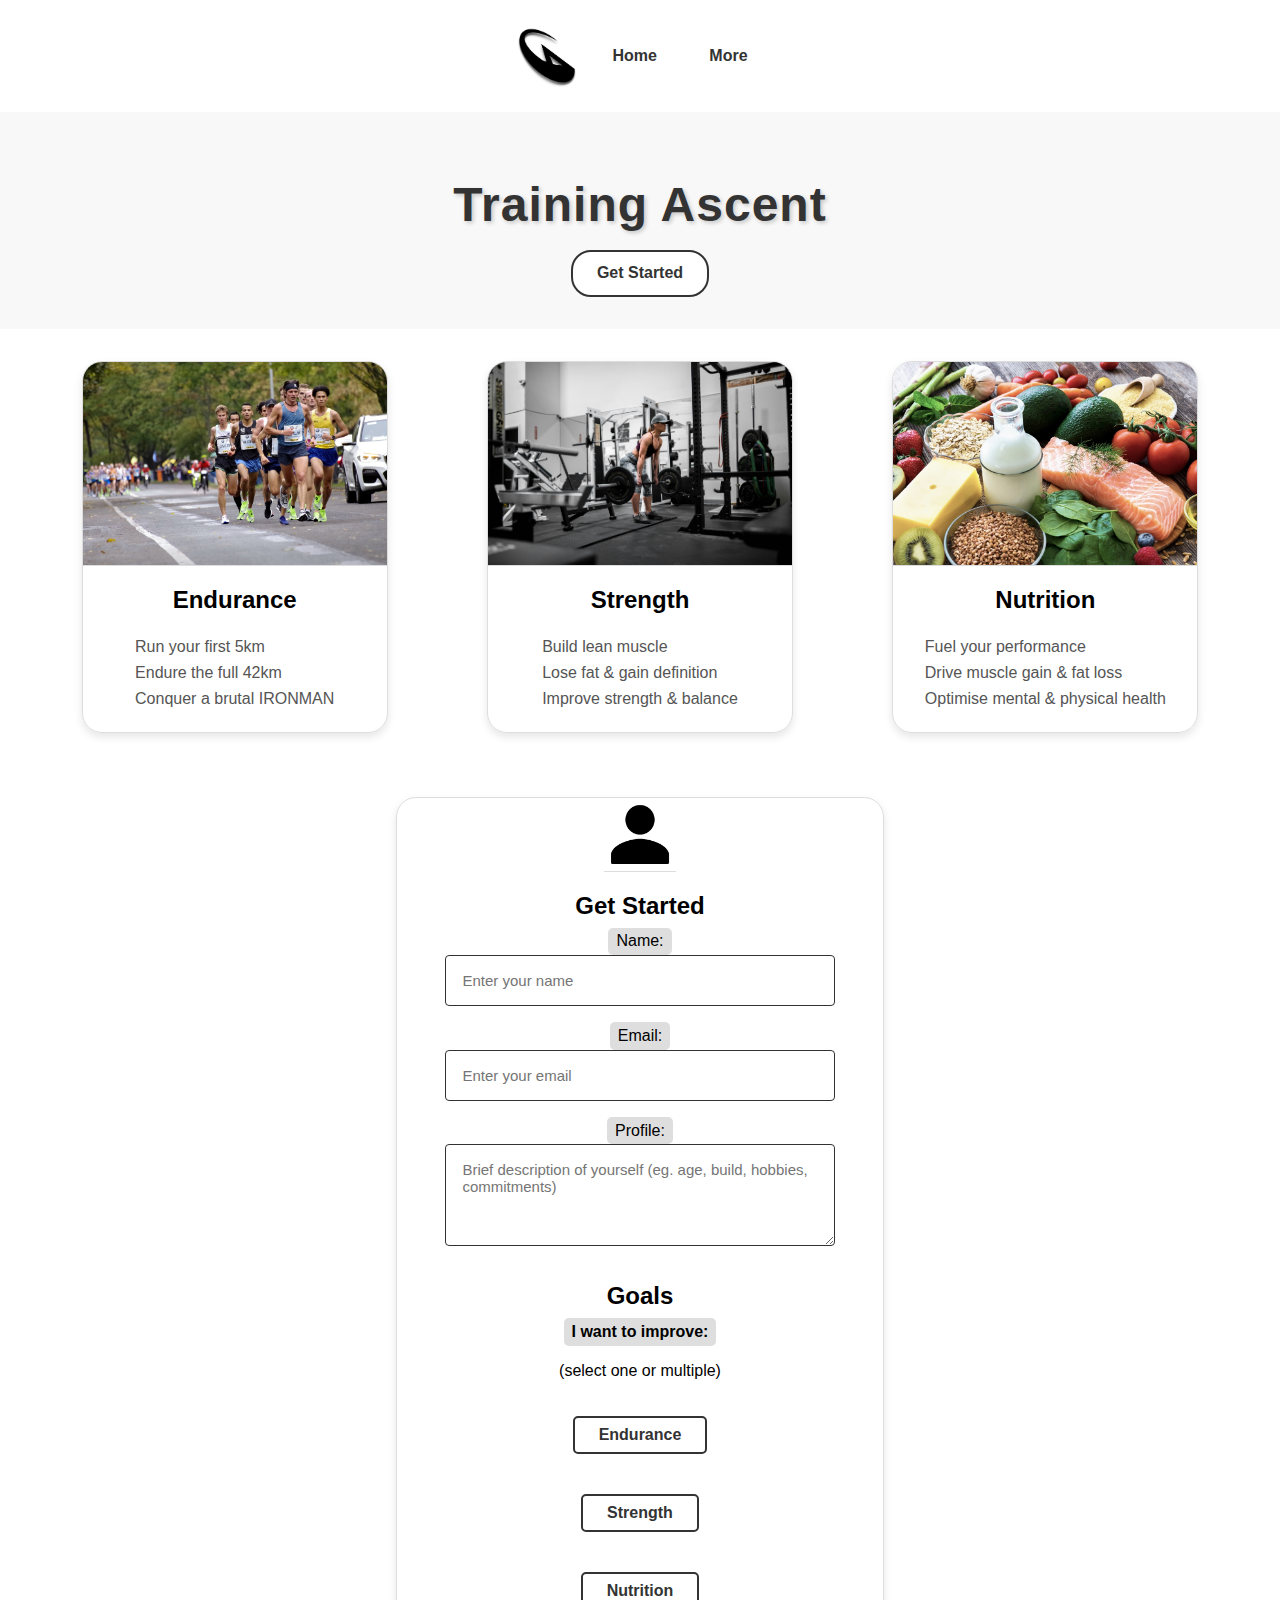
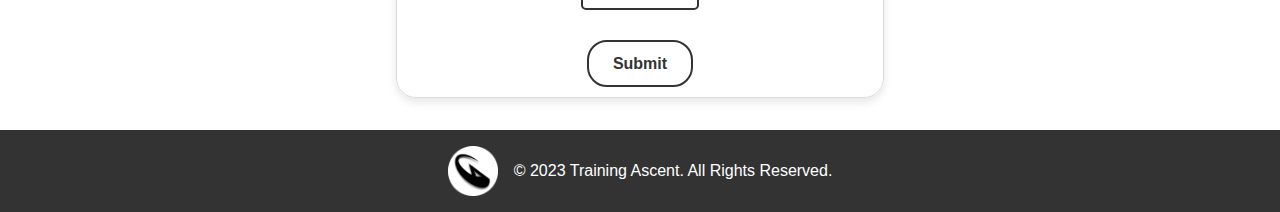
==== commit d1e89746: "Add files via upload" ====
--- a/index.html
+++ b/index.html
@@ -73,7 +73,8 @@
       <textarea id="message" name="message" rows="4" placeholder="Brief description of yourself (eg. age, build, hobbies, commitments)" required></textarea>
 
       <h2>Goals</h2>
-      <label for="endurance">(select one or multiple) I want to improve:</label>
+      <label for="endurance"><strong>I want to improve:</strong></label>
+      <p for="endurance">(select one or multiple)</p>
 
       <input type="checkbox" id="endurance" name="endurance" value="endurance">
       <label class="choice" for="endurance">Endurance</label>
